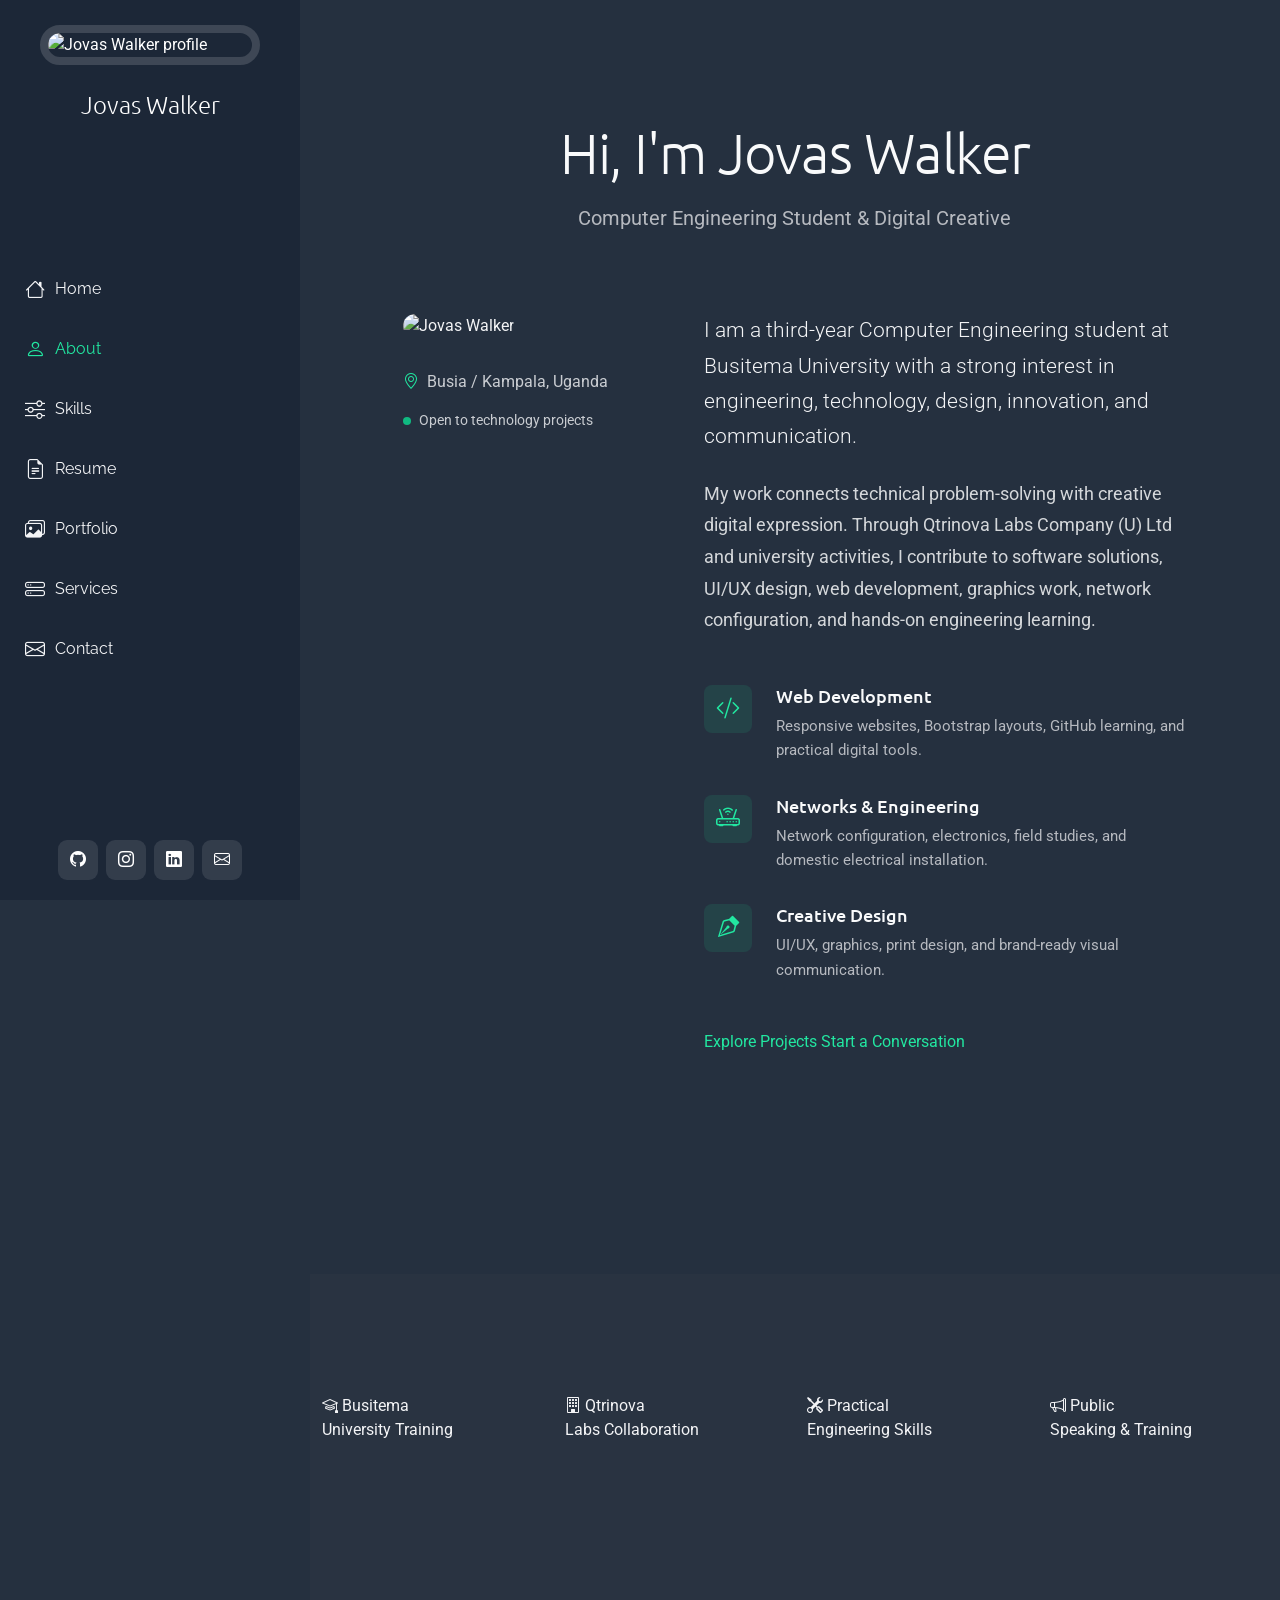
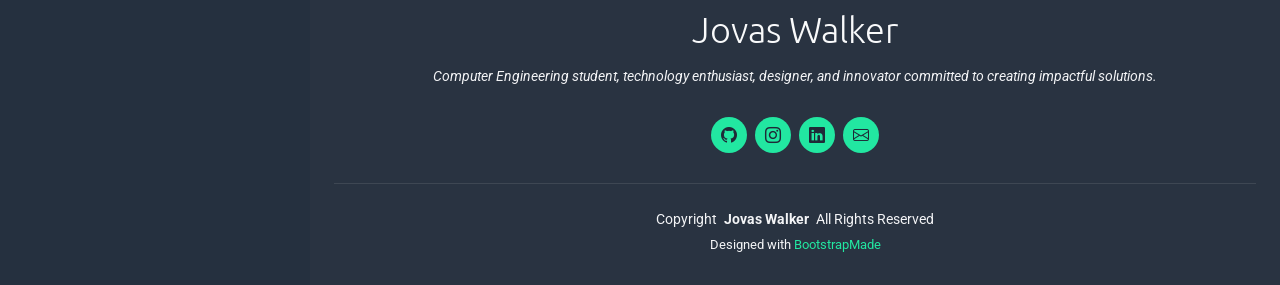
==== about.html @ 7540cbf3 "page hierarchy" ====
﻿<!DOCTYPE html>
<html lang="en">

<head>
  <meta charset="utf-8">
  <meta content="width=device-width, initial-scale=1.0" name="viewport">
  <title>About Jovas Walker</title>
  <meta name="description" content="About Jovas Walker, Computer Engineering student and digital creative.">
  <meta name="keywords" content="Jovas Walker, Computer Engineering, Web Development, UI UX Design, Graphics Design, Network Configuration, Electrical Installation, Uganda">

  <link href="assets/img/favicon.png" rel="icon">
  <link href="assets/img/apple-touch-icon.png" rel="apple-touch-icon">

  <link href="https://fonts.googleapis.com" rel="preconnect">
  <link href="https://fonts.gstatic.com" rel="preconnect" crossorigin>
  <link href="https://fonts.googleapis.com/css2?family=Roboto:ital,wght@0,100;0,300;0,400;0,500;0,700;0,900;1,100;1,300;1,400;1,500;1,700;1,900&family=Raleway:ital,wght@0,100;0,200;0,300;0,400;0,500;0,600;0,700;0,800;0,900;1,100;1,200;1,300;1,400;1,500;1,600;1,700;1,800;1,900&family=Ubuntu:ital,wght@0,300;0,400;0,500;0,700;1,300;1,400;1,500;1,700&display=swap" rel="stylesheet">

  <link href="assets/vendor/bootstrap/css/bootstrap.min.css" rel="stylesheet">
  <link href="assets/vendor/bootstrap-icons/bootstrap-icons.css" rel="stylesheet">
  <link href="assets/vendor/aos/aos.css" rel="stylesheet">
  <link href="assets/vendor/glightbox/css/glightbox.min.css" rel="stylesheet">
  <link href="assets/vendor/swiper/swiper-bundle.min.css" rel="stylesheet">
  <link href="assets/css/main.css" rel="stylesheet">
</head>

<body class="index-page">


  <header id="header" class="header dark-background d-flex flex-column justify-content-between">
    <i class="header-toggle d-xl-none bi bi-list"></i>

    <div class="header-top">
      <div class="profile-img">
        <img src="assets/img/profile/profile-square-14.webp" alt="Jovas Walker profile" class="img-fluid">
      </div>

      <a href="starter-page.html" class="logo d-flex align-items-center justify-content-center">
        <h1 class="sitename">Jovas Walker</h1>
      </a>
    </div>

    <nav id="navmenu" class="navmenu">
      <ul>
        <li><a href="starter-page.html" ><i class="bi bi-house navicon"></i>Home</a></li>
        <li><a href="about.html" class="active"><i class="bi bi-person navicon"></i> About</a></li>
        <li><a href="resume.html"><i class="bi bi-sliders navicon"></i> Skills</a></li>
        <li><a href="resume.html"><i class="bi bi-file-earmark-text navicon"></i> Resume</a></li>
        <li><a href="portfolio.html"><i class="bi bi-images navicon"></i> Portfolio</a></li>
        <li><a href="services.html"><i class="bi bi-hdd-stack navicon"></i> Services</a></li>
        <li><a href="contact.html"><i class="bi bi-envelope navicon"></i> Contact</a></li>
      </ul>
    </nav>

    <div class="social-links text-center">
      <a href="https://github.com/" class="github" aria-label="GitHub"><i class="bi bi-github"></i></a>
      <a href="https://www.instagram.com/" class="instagram" aria-label="Instagram"><i class="bi bi-instagram"></i></a>
      <a href="https://www.linkedin.com/" class="linkedin" aria-label="LinkedIn"><i class="bi bi-linkedin"></i></a>
      <a href="mailto:hanjovaswalker@gmail.com" class="email" aria-label="Email"><i class="bi bi-envelope"></i></a>
    </div>
  </header>

  
<main class="main">
<section id="about" class="about section">
      <div class="container" data-aos="fade-up" data-aos-delay="100">
        <div class="row justify-content-center">
          <div class="col-lg-10">
            <div class="intro-header text-center" data-aos="fade-up" data-aos-delay="150">
              <h1>Hi, I'm Jovas Walker</h1>
              <p class="subtitle">Computer Engineering Student &amp; Digital Creative</p>
            </div>

            <div class="main-content-wrapper">
              <div class="row align-items-start">
                <div class="col-lg-4" data-aos="fade-right" data-aos-delay="200">
                  <div class="profile-section">
                    <div class="profile-image-container">
                      <img src="assets/img/profile/profile-square-15.webp" class="img-fluid" alt="Jovas Walker">
                    </div>
                    <div class="profile-meta">
                      <div class="location">
                        <i class="bi bi-geo-alt"></i>
                        <span>Busia / Kampala, Uganda</span>
                      </div>
                      <div class="status">
                        <div class="status-indicator"></div>
                        <span>Open to technology projects</span>
                      </div>
                    </div>
                  </div>
                </div>

                <div class="col-lg-8" data-aos="fade-left" data-aos-delay="250">
                  <div class="content-area">
                    <div class="story-block">
                      <p class="lead-text">I am a third-year Computer Engineering student at Busitema University with a strong interest in engineering, technology, design, innovation, and communication.</p>
                      <p>My work connects technical problem-solving with creative digital expression. Through Qtrinova Labs Company (U) Ltd and university activities, I contribute to software solutions, UI/UX design, web development, graphics work, network configuration, and hands-on engineering learning.</p>
                    </div>

                    <div class="expertise-grid">
                      <div class="expertise-item" data-aos="zoom-in" data-aos-delay="300">
                        <div class="expertise-icon"><i class="bi bi-code-slash"></i></div>
                        <div class="expertise-content">
                          <h4>Web Development</h4>
                          <p>Responsive websites, Bootstrap layouts, GitHub learning, and practical digital tools.</p>
                        </div>
                      </div>

                      <div class="expertise-item" data-aos="zoom-in" data-aos-delay="350">
                        <div class="expertise-icon"><i class="bi bi-router"></i></div>
                        <div class="expertise-content">
                          <h4>Networks &amp; Engineering</h4>
                          <p>Network configuration, electronics, field studies, and domestic electrical installation.</p>
                        </div>
                      </div>

                      <div class="expertise-item" data-aos="zoom-in" data-aos-delay="400">
                        <div class="expertise-icon"><i class="bi bi-vector-pen"></i></div>
                        <div class="expertise-content">
                          <h4>Creative Design</h4>
                          <p>UI/UX, graphics, print design, and brand-ready visual communication.</p>
                        </div>
                      </div>
                    </div>

                    <div class="cta-section" data-aos="fade-up" data-aos-delay="450">
                      <a href="portfolio.html" class="btn-custom primary">Explore Projects</a>
                      <a href="contact.html" class="btn-custom secondary">Start a Conversation</a>
                    </div>
                  </div>
                </div>
              </div>
            </div>
          </div>
        </div>
      </div>
    </section>
<section id="stats" class="stats section light-background">
      <div class="container" data-aos="fade-up" data-aos-delay="100">
        <div class="row gy-4">
          <div class="col-lg-3 col-md-6">
            <div class="stats-item">
              <i class="bi bi-mortarboard"></i>
              <span>Busitema</span>
              <p>University Training</p>
            </div>
          </div>
          <div class="col-lg-3 col-md-6">
            <div class="stats-item">
              <i class="bi bi-building"></i>
              <span>Qtrinova</span>
              <p>Labs Collaboration</p>
            </div>
          </div>
          <div class="col-lg-3 col-md-6">
            <div class="stats-item">
              <i class="bi bi-tools"></i>
              <span>Practical</span>
              <p>Engineering Skills</p>
            </div>
          </div>
          <div class="col-lg-3 col-md-6">
            <div class="stats-item">
              <i class="bi bi-megaphone"></i>
              <span>Public</span>
              <p>Speaking &amp; Training</p>
            </div>
          </div>
        </div>
      </div>
    </section>
</main>


  <footer id="footer" class="footer light-background">
    <div class="container">
      <h3 class="sitename">Jovas Walker</h3>
      <p>Computer Engineering student, technology enthusiast, designer, and innovator committed to creating impactful solutions.</p>
      <div class="social-links d-flex justify-content-center">
        <a href="https://github.com/" aria-label="GitHub"><i class="bi bi-github"></i></a>
        <a href="https://www.instagram.com/" aria-label="Instagram"><i class="bi bi-instagram"></i></a>
        <a href="https://www.linkedin.com/" aria-label="LinkedIn"><i class="bi bi-linkedin"></i></a>
        <a href="mailto:hanjovaswalker@gmail.com" aria-label="Email"><i class="bi bi-envelope"></i></a>
      </div>
      <div class="container">
        <div class="copyright">
          <span>Copyright</span> <strong class="px-1 sitename">Jovas Walker</strong> <span>All Rights Reserved</span>
        </div>
        <div class="credits">
          Designed with <a href="https://bootstrapmade.com/">BootstrapMade</a>
        </div>
      </div>
    </div>
  </footer>

  <a href="#" id="scroll-top" class="scroll-top d-flex align-items-center justify-content-center"><i class="bi bi-arrow-up-short"></i></a>
  <div id="preloader"></div>

  <script src="assets/vendor/bootstrap/js/bootstrap.bundle.min.js"></script>
  <script src="assets/vendor/aos/aos.js"></script>
  <script src="assets/vendor/purecounter/purecounter_vanilla.js"></script>
  <script src="assets/vendor/typed.js/typed.umd.js"></script>
  <script src="assets/vendor/waypoints/noframework.waypoints.js"></script>
  <script src="assets/vendor/imagesloaded/imagesloaded.pkgd.min.js"></script>
  <script src="assets/vendor/isotope-layout/isotope.pkgd.min.js"></script>
  <script src="assets/vendor/glightbox/js/glightbox.min.js"></script>
  <script src="assets/vendor/swiper/swiper-bundle.min.js"></script>
  <script src="assets/js/main.js"></script>


</body>

</html>
---- assets/css/main.css ----
/**
* Template Name: MyPage
* Template URL: https://bootstrapmade.com/mypage-bootstrap-personal-template/
* Updated: Sep 20 2025 with Bootstrap v5.3.8
* Author: BootstrapMade.com
* License: https://bootstrapmade.com/license/
*/

/*--------------------------------------------------------------
# Font & Color Variables
# Help: https://bootstrapmade.com/color-system/
--------------------------------------------------------------*/
/* Fonts */
:root {
  --default-font: "Roboto",  system-ui, -apple-system, "Segoe UI", Roboto, "Helvetica Neue", Arial, "Noto Sans", "Liberation Sans", sans-serif, "Apple Color Emoji", "Segoe UI Emoji", "Segoe UI Symbol", "Noto Color Emoji";
  --heading-font: "Ubuntu",  sans-serif;
  --nav-font: "Raleway",  sans-serif;
}

/* Global Colors - The following color variables are used throughout the website. Updating them here will change the color scheme of the entire website */
:root { 
  --background-color: #25303f; /* Background color for the entire website, including individual sections */
  --default-color: #f3f4f6; /* Default color used for the majority of the text content across the entire website */
  --heading-color: #f9fafb; /* Color for headings, subheadings and title throughout the website */
  --accent-color: #22e7a1; /* Accent color that represents your brand on the website. It's used for buttons, links, and other elements that need to stand out */
  --surface-color: #293443; /* The surface color is used as a background of boxed elements within sections, such as cards, icon boxes, or other elements that require a visual separation from the global background. */
  --contrast-color: #1f2937; /* Contrast color for text, ensuring readability against backgrounds of accent, heading, or default colors. */
}

/* Nav Menu Colors - The following color variables are used specifically for the navigation menu. They are separate from the global colors to allow for more customization options */
:root {
  --nav-color: #f3f4f6;  /* The default color of the main navmenu links */
  --nav-hover-color: #22e7a1; /* Applied to main navmenu links when they are hovered over or active */
  --nav-mobile-background-color: #38485f; /* Used as the background color for mobile navigation menu */
  --nav-dropdown-background-color: #38485f; /* Used as the background color for dropdown items that appear when hovering over primary navigation items */
  --nav-dropdown-color: #f3f4f6; /* Used for navigation links of the dropdown items in the navigation menu. */
  --nav-dropdown-hover-color: #22e7a1; /* Similar to --nav-hover-color, this color is applied to dropdown navigation links when they are hovered over. */
}

/* Color Presets - These classes override global colors when applied to any section or element, providing reuse of the sam color scheme. */

.light-background {
  --background-color: #293341;
  --surface-color: #4b607f;
}

.dark-background {
  --background-color: #1c2737;
  --default-color: #ffffff;
  --heading-color: #ffffff;
  --surface-color: #151f2b;
  --contrast-color: #ffffff;
}

/* Smooth scroll */
:root {
  scroll-behavior: smooth;
}

/*--------------------------------------------------------------
# General Styling & Shared Classes
--------------------------------------------------------------*/
body {
  color: var(--default-color);
  background-color: var(--background-color);
  font-family: var(--default-font);
}

a {
  color: var(--accent-color);
  text-decoration: none;
  transition: 0.3s;
}

a:hover {
  color: color-mix(in srgb, var(--accent-color), transparent 25%);
  text-decoration: none;
}

h1,
h2,
h3,
h4,
h5,
h6 {
  color: var(--heading-color);
  font-family: var(--heading-font);
}

/* PHP Email Form Messages
------------------------------*/
.php-email-form .error-message {
  display: none;
  background: #df1529;
  color: #ffffff;
  text-align: left;
  padding: 15px;
  margin-bottom: 24px;
  font-weight: 600;
}

.php-email-form .sent-message {
  display: none;
  color: #ffffff;
  background: #059652;
  text-align: center;
  padding: 15px;
  margin-bottom: 24px;
  font-weight: 600;
}

.php-email-form .loading {
  display: none;
  background: var(--surface-color);
  text-align: center;
  padding: 15px;
  margin-bottom: 24px;
}

.php-email-form .loading:before {
  content: "";
  display: inline-block;
  border-radius: 50%;
  width: 24px;
  height: 24px;
  margin: 0 10px -6px 0;
  border: 3px solid var(--accent-color);
  border-top-color: var(--surface-color);
  animation: php-email-form-loading 1s linear infinite;
}

@keyframes php-email-form-loading {
  0% {
    transform: rotate(0deg);
  }

  100% {
    transform: rotate(360deg);
  }
}

/*--------------------------------------------------------------
# Global Header
--------------------------------------------------------------*/
.header {
  color: var(--default-color);
  background-color: var(--background-color);
  position: fixed;
  top: 0;
  left: 0;
  bottom: 0;
  padding: 0 15px;
  width: 300px;
  transition: all ease-in-out 0.3s;
  overflow-y: auto;
  z-index: 997;
}

.header .profile-img img {
  margin: 25px auto;
  display: block;
  border-radius: 20px;
  max-width: 220px;
  border: 8px solid color-mix(in srgb, var(--default-color), transparent 85%);
}

.header .logo {
  line-height: 1;
}

.header .logo img {
  max-height: 32px;
  margin-right: 8px;
}

.header .logo h1 {
  font-size: 24px;
  margin: 0;
  font-weight: 300;
  color: var(--heading-color);
}

.header .social-links {
  margin: 0 0 20px 0;
}

.header .social-links a {
  font-size: 16px;
  display: inline-flex;
  align-items: center;
  justify-content: center;
  background: color-mix(in srgb, var(--default-color), transparent 90%);
  color: var(--default-color);
  margin: 0 2px;
  border-radius: 9px;
  text-align: center;
  width: 40px;
  height: 40px;
  transition: 0.3s;
}

.header .social-links a:hover {
  color: var(--contrast-color);
  background: var(--accent-color);
}

@media (min-width: 1200px) {

  .header~main,
  .header~#footer {
    margin-left: 310px;
  }
}

@media (max-width: 1199px) {
  .header {
    left: -100%;
  }
}

.header.header-show {
  left: 0;
}

.header .header-toggle {
  color: var(--background-color);
  background-color: var(--accent-color);
  font-size: 22px;
  display: flex;
  align-items: center;
  justify-content: center;
  width: 40px;
  height: 40px;
  border-radius: 9px;
  cursor: pointer;
  position: fixed;
  top: 15px;
  right: 15px;
  z-index: 9999;
  transition: 0.3s;
}

.header .header-toggle:hover {
  background-color: color-mix(in srgb, var(--accent-color) 90%, black 15%);
}

/*--------------------------------------------------------------
# Navigation Menu
--------------------------------------------------------------*/
.mobile-nav-toggle {
  display: none;
}

.navmenu {
  padding: 0;
  z-index: 9997;
  flex: 1;
  display: flex;
  align-items: center;
}

.navmenu ul {
  list-style: none;
  padding: 0 0 20px 0;
  margin: 0;
  width: 100%;
}

.navmenu a,
.navmenu a:focus {
  color: var(--nav-color);
  padding: 15px 10px;
  font-family: var(--nav-font);
  font-size: 16px;
  font-weight: 400;
  display: flex;
  align-items: center;
  white-space: nowrap;
  transition: 0.3s;
  width: 100%;
}

.navmenu a .navicon,
.navmenu a:focus .navicon {
  font-size: 20px;
  margin-right: 10px;
}

.navmenu a .toggle-dropdown,
.navmenu a:focus .toggle-dropdown {
  font-size: 12px;
  line-height: 0;
  margin-left: auto;
  width: 30px;
  height: 30px;
  display: flex;
  align-items: center;
  justify-content: center;
  border-radius: 50%;
  transition: 0.3s;
  flex-shrink: 0;
  background-color: color-mix(in srgb, var(--accent-color), transparent 90%);
}

.navmenu a .toggle-dropdown:hover,
.navmenu a:focus .toggle-dropdown:hover {
  background-color: var(--accent-color);
  color: var(--contrast-color);
}

.navmenu a:hover,
.navmenu .active,
.navmenu .active:focus {
  color: var(--nav-hover-color);
}

.navmenu a:hover .navicon,
.navmenu .active .navicon,
.navmenu .active:focus .navicon {
  color: var(--accent-color);
}

.navmenu .active .toggle-dropdown,
.navmenu .active:focus .toggle-dropdown {
  background-color: var(--accent-color);
  color: var(--contrast-color);
  transform: rotate(180deg);
}

.navmenu .dropdown {
  display: block;
}

.navmenu .dropdown a,
.navmenu .dropdown a:focus {
  color: --nav-dropdown-color;
}

.navmenu .dropdown a:hover,
.navmenu .dropdown .active,
.navmenu .dropdown .active:focus {
  color: var(--nav-dropdown-hover-color);
}

.navmenu .dropdown ul {
  position: static;
  display: none;
  z-index: 99;
  padding: 5px 10px;
  margin: 5px 10px;
  background-color: var(--nav-dropdown-background-color);
  border: 1px solid color-mix(in srgb, var(--default-color), transparent 90%);
  box-shadow: none;
  transition: all 0.5s ease-in-out;
}

.navmenu .dropdown ul ul {
  background-color: rgba(33, 37, 41, 0.1);
}

.navmenu .dropdown>.dropdown-active {
  display: block;
  background-color: rgba(33, 37, 41, 0.03);
}

/*--------------------------------------------------------------
# Global Footer
--------------------------------------------------------------*/
.footer {
  color: var(--default-color);
  background-color: var(--background-color);
  font-size: 14px;
  text-align: center;
  padding: 30px 0;
  position: relative;
}

.footer h3 {
  font-size: 36px;
  font-weight: 300;
  position: relative;
  padding: 0;
  margin: 0 0 15px 0;
}

.footer p {
  font-size: 15;
  font-style: italic;
  padding: 0;
  margin: 0 0 30px 0;
}

.footer .social-links {
  margin: 0 0 30px 0;
}

.footer .social-links a {
  font-size: 16px;
  display: flex;
  align-items: center;
  justify-content: center;
  background: var(--accent-color);
  color: var(--contrast-color);
  line-height: 1;
  margin: 0 4px;
  border-radius: 50%;
  text-align: center;
  width: 36px;
  height: 36px;
  transition: 0.3s;
}

.footer .social-links a:hover {
  background: color-mix(in srgb, var(--accent-color), transparent 20%);
  text-decoration: none;
}

.footer .copyright {
  padding-top: 25px;
  border-top: 1px solid color-mix(in srgb, var(--default-color), transparent 90%);
}

.footer .credits {
  font-size: 13px;
  padding-top: 5px;
}

/*--------------------------------------------------------------
# Preloader
--------------------------------------------------------------*/
#preloader {
  position: fixed;
  inset: 0;
  z-index: 999999;
  overflow: hidden;
  background: var(--background-color);
  transition: all 0.6s ease-out;
}

#preloader:before {
  content: "";
  position: fixed;
  top: calc(50% - 30px);
  left: calc(50% - 30px);
  border: 6px solid #ffffff;
  border-color: var(--accent-color) transparent var(--accent-color) transparent;
  border-radius: 50%;
  width: 60px;
  height: 60px;
  animation: animate-preloader 1.5s linear infinite;
}

@keyframes animate-preloader {
  0% {
    transform: rotate(0deg);
  }

  100% {
    transform: rotate(360deg);
  }
}

/*--------------------------------------------------------------
# Scroll Top Button
--------------------------------------------------------------*/
.scroll-top {
  position: fixed;
  visibility: hidden;
  opacity: 0;
  right: 15px;
  bottom: -15px;
  z-index: 99999;
  background-color: var(--accent-color);
  width: 44px;
  height: 44px;
  border-radius: 50px;
  transition: all 0.4s;
}

.scroll-top i {
  font-size: 24px;
  color: var(--contrast-color);
  line-height: 0;
}

.scroll-top:hover {
  background-color: color-mix(in srgb, var(--accent-color), transparent 20%);
  color: var(--contrast-color);
}

.scroll-top.active {
  visibility: visible;
  opacity: 1;
  bottom: 15px;
}

/*--------------------------------------------------------------
# Disable aos animation delay on mobile devices
--------------------------------------------------------------*/
@media screen and (max-width: 768px) {
  [data-aos-delay] {
    transition-delay: 0 !important;
  }
}

/*--------------------------------------------------------------
# Global Page Titles & Breadcrumbs
--------------------------------------------------------------*/
.page-title {
  color: var(--default-color);
  background-color: var(--background-color);
  padding: 120px 0;
  text-align: center;
  position: relative;
}

.page-title h1 {
  font-size: 42px;
  font-weight: 300;
  margin-bottom: 10px;
}

.page-title .breadcrumbs ol {
  display: flex;
  flex-wrap: wrap;
  list-style: none;
  justify-content: center;
  padding: 0;
  margin: 0;
  font-size: 16px;
  font-weight: 300;
}

.page-title .breadcrumbs ol li+li {
  padding-left: 10px;
}

.page-title .breadcrumbs ol li+li::before {
  content: "/";
  display: inline-block;
  padding-right: 10px;
  color: color-mix(in srgb, var(--default-color), transparent 70%);
}

/*--------------------------------------------------------------
# Global Sections
--------------------------------------------------------------*/
section,
.section {
  color: var(--default-color);
  background-color: var(--background-color);
  padding: 60px 0;
  overflow: clip;
}

/*--------------------------------------------------------------
# Global Section Titles
--------------------------------------------------------------*/
.section-title {
  text-align: center;
  padding-bottom: 60px;
  position: relative;
}

.section-title h2 {
  font-size: 32px;
  font-weight: 300;
  margin-bottom: 20px;
  padding-bottom: 20px;
  position: relative;
}

.section-title h2:before {
  content: "";
  position: absolute;
  display: block;
  width: 160px;
  height: 1px;
  background: color-mix(in srgb, var(--default-color), transparent 60%);
  left: 0;
  right: 0;
  bottom: 1px;
  margin: auto;
}

.section-title h2::after {
  content: "";
  position: absolute;
  display: block;
  width: 60px;
  height: 3px;
  background: var(--accent-color);
  left: 0;
  right: 0;
  bottom: 0;
  margin: auto;
}

.section-title p {
  margin-bottom: 0;
}

/*--------------------------------------------------------------
# Hero Section
--------------------------------------------------------------*/
.hero {
  padding: 120px 0;
  min-height: 100vh;
  display: flex;
  align-items: center;
  position: relative;
  overflow: hidden;
}

.hero .container {
  position: relative;
  z-index: 2;
  padding: 80px 15px;
}

.hero .hero-content h1 {
  font-size: 3.5rem;
  font-weight: 300;
  line-height: 1.2;
  margin-bottom: 2rem;
  color: var(--heading-color);
}

.hero .hero-content h1 .accent-text {
  color: var(--accent-color);
  font-weight: 400;
  position: relative;
}

.hero .hero-content h1 .accent-text::after {
  content: "";
  position: absolute;
  bottom: -8px;
  left: 0;
  width: 100%;
  height: 2px;
  background: linear-gradient(90deg, var(--accent-color), color-mix(in srgb, var(--accent-color), transparent 50%));
}

@media (max-width: 992px) {
  .hero .hero-content h1 {
    font-size: 2.8rem;
  }
}

@media (max-width: 768px) {
  .hero .hero-content h1 {
    font-size: 2.2rem;
  }
}

.hero .hero-content .hero-description {
  font-size: 1.125rem;
  line-height: 1.8;
  color: color-mix(in srgb, var(--default-color), transparent 20%);
  margin-bottom: 3rem;
  max-width: 90%;
}

@media (max-width: 768px) {
  .hero .hero-content .hero-description {
    font-size: 1rem;
    max-width: 100%;
  }
}

.hero .hero-content .hero-actions {
  display: flex;
  gap: 1.5rem;
  margin-bottom: 4rem;
}

@media (max-width: 576px) {
  .hero .hero-content .hero-actions {
    flex-direction: column;
    gap: 1rem;
  }
}

.hero .hero-content .hero-actions .btn-primary {
  padding: 14px 32px;
  background: var(--accent-color);
  color: var(--contrast-color);
  border-radius: 6px;
  font-weight: 500;
  text-decoration: none;
  transition: all 0.3s ease;
  border: 2px solid var(--accent-color);
}

.hero .hero-content .hero-actions .btn-primary:hover {
  background: color-mix(in srgb, var(--accent-color), black 10%);
  border-color: color-mix(in srgb, var(--accent-color), black 10%);
  transform: translateY(-2px);
}

.hero .hero-content .hero-actions .btn-secondary {
  padding: 14px 32px;
  background: transparent;
  color: var(--heading-color);
  border-radius: 6px;
  font-weight: 500;
  text-decoration: none;
  transition: all 0.3s ease;
  border: 2px solid color-mix(in srgb, var(--default-color), transparent 80%);
}

.hero .hero-content .hero-actions .btn-secondary:hover {
  background: transparent;
  color: var(--accent-color);
  border-color: var(--accent-color);
  transform: translateY(-2px);
}

.hero .hero-content .hero-stats {
  display: flex;
  gap: 3rem;
}

@media (max-width: 768px) {
  .hero .hero-content .hero-stats {
    gap: 2rem;
  }
}

@media (max-width: 576px) {
  .hero .hero-content .hero-stats {
    flex-direction: column;
    gap: 1.5rem;
  }
}

.hero .hero-content .hero-stats .stat-item .stat-number {
  display: block;
  font-size: 2rem;
  font-weight: 600;
  color: var(--accent-color);
  line-height: 1;
}

.hero .hero-content .hero-stats .stat-item .stat-label {
  display: block;
  font-size: 0.875rem;
  color: color-mix(in srgb, var(--default-color), transparent 40%);
  margin-top: 0.5rem;
  font-weight: 400;
}

.hero .hero-image {
  position: relative;
}

.hero .hero-image .image-wrapper {
  position: relative;
  max-width: 500px;
  margin: 0 auto;
}

.hero .hero-image .image-wrapper .main-image {
  border-radius: 12px;
  box-shadow: 0 20px 60px color-mix(in srgb, var(--heading-color), transparent 85%);
  transition: transform 0.3s ease;
}

.hero .hero-image .image-wrapper .main-image:hover {
  transform: scale(1.02);
}

.hero .hero-image .image-wrapper .floating-card {
  position: absolute;
  background: var(--surface-color);
  padding: 1rem 1.5rem;
  border-radius: 8px;
  box-shadow: 0 10px 30px color-mix(in srgb, var(--heading-color), transparent 90%);
  display: flex;
  align-items: center;
  gap: 0.75rem;
  font-size: 0.875rem;
  font-weight: 500;
  color: var(--heading-color);
  transition: all 0.3s ease;
}

.hero .hero-image .image-wrapper .floating-card:hover {
  transform: translateY(-5px);
  box-shadow: 0 15px 40px color-mix(in srgb, var(--heading-color), transparent 85%);
}

.hero .hero-image .image-wrapper .floating-card i {
  font-size: 1.25rem;
  color: var(--accent-color);
}

.hero .hero-image .image-wrapper .floating-card.card-1 {
  top: 20%;
  left: -15%;
  z-index: 3;
}

@media (max-width: 992px) {
  .hero .hero-image .image-wrapper .floating-card.card-1 {
    left: -10%;
  }
}

@media (max-width: 768px) {
  .hero .hero-image .image-wrapper .floating-card.card-1 {
    left: 0;
    top: 10%;
  }
}

.hero .hero-image .image-wrapper .floating-card.card-2 {
  top: 60%;
  right: -15%;
  z-index: 3;
}

@media (max-width: 992px) {
  .hero .hero-image .image-wrapper .floating-card.card-2 {
    right: -10%;
  }
}

@media (max-width: 768px) {
  .hero .hero-image .image-wrapper .floating-card.card-2 {
    right: 0;
    top: 50%;
  }
}

.hero .hero-image .image-wrapper .floating-card.card-3 {
  bottom: 15%;
  left: -10%;
  z-index: 3;
}

@media (max-width: 992px) {
  .hero .hero-image .image-wrapper .floating-card.card-3 {
    left: -5%;
  }
}

@media (max-width: 768px) {
  .hero .hero-image .image-wrapper .floating-card.card-3 {
    left: 0;
    bottom: 5%;
  }
}

@media (max-width: 992px) {
  .hero .hero-content {
    text-align: center;
    margin-top: 2rem;
  }
}

/*--------------------------------------------------------------
# About Section
--------------------------------------------------------------*/
.about {
  padding-top: 120px;
  padding-bottom: 120px;
}

.about .intro-header {
  margin-bottom: 80px;
}

.about .intro-header h1 {
  font-size: 3.5rem;
  font-weight: 300;
  letter-spacing: -0.02em;
  margin-bottom: 1rem;
  color: var(--heading-color);
}

.about .intro-header .subtitle {
  font-size: 1.25rem;
  font-weight: 400;
  color: color-mix(in srgb, var(--default-color), transparent 30%);
  margin: 0;
}

.about .main-content-wrapper {
  margin-bottom: 100px;
}

.about .profile-section .profile-image-container {
  margin-bottom: 2rem;
}

.about .profile-section .profile-image-container img {
  width: 100%;
  max-width: 300px;
  aspect-ratio: 1;
  object-fit: cover;
  border-radius: 12px;
  filter: grayscale(20%);
  transition: filter 0.3s ease;
}

.about .profile-section .profile-image-container img:hover {
  filter: grayscale(0%);
}

.about .profile-section .profile-meta .location {
  display: flex;
  align-items: center;
  margin-bottom: 1rem;
  color: color-mix(in srgb, var(--default-color), transparent 20%);
}

.about .profile-section .profile-meta .location i {
  margin-right: 0.5rem;
  color: var(--accent-color);
}

.about .profile-section .profile-meta .status {
  display: flex;
  align-items: center;
  font-size: 0.9rem;
  color: color-mix(in srgb, var(--default-color), transparent 20%);
}

.about .profile-section .profile-meta .status .status-indicator {
  width: 8px;
  height: 8px;
  background-color: #10b981;
  border-radius: 50%;
  margin-right: 0.5rem;
  animation: pulse 2s infinite;
}

.about .content-area {
  padding-left: 2rem;
}

.about .content-area .story-block {
  margin-bottom: 3rem;
}

.about .content-area .story-block .lead-text {
  font-size: 1.3rem;
  line-height: 1.7;
  font-weight: 300;
  margin-bottom: 1.5rem;
  color: var(--default-color);
}

.about .content-area .story-block p {
  font-size: 1.1rem;
  line-height: 1.8;
  color: color-mix(in srgb, var(--default-color), transparent 15%);
  margin: 0;
}

.about .expertise-grid {
  margin-bottom: 3rem;
}

.about .expertise-grid .expertise-item {
  display: flex;
  align-items: flex-start;
  margin-bottom: 2rem;
}

.about .expertise-grid .expertise-item .expertise-icon {
  flex-shrink: 0;
  width: 48px;
  height: 48px;
  background-color: color-mix(in srgb, var(--accent-color), transparent 90%);
  border-radius: 8px;
  display: flex;
  align-items: center;
  justify-content: center;
  margin-right: 1.5rem;
}

.about .expertise-grid .expertise-item .expertise-icon i {
  font-size: 1.5rem;
  color: var(--accent-color);
}

.about .expertise-grid .expertise-item .expertise-content h4 {
  font-size: 1.1rem;
  font-weight: 500;
  margin-bottom: 0.5rem;
  color: var(--heading-color);
}

.about .expertise-grid .expertise-item .expertise-content p {
  font-size: 0.95rem;
  line-height: 1.6;
  color: color-mix(in srgb, var(--default-color), transparent 30%);
  margin: 0;
}

.about .philosophy-quote {
  position: relative;
  padding: 2rem 0;
}

.about .philosophy-quote .quote-mark {
  position: absolute;
  top: -10px;
  left: -20px;
  font-size: 5rem;
  font-weight: 300;
  color: color-mix(in srgb, var(--accent-color), transparent 80%);
  line-height: 1;
}

.about .philosophy-quote p {
  font-size: 1.2rem;
  line-height: 1.7;
  font-style: italic;
  font-weight: 300;
  color: var(--default-color);
  margin: 0;
  position: relative;
  z-index: 1;
}

.about .bottom-section {
  padding-top: 60px;
  border-top: 1px solid color-mix(in srgb, var(--default-color), transparent 85%);
}

.about .bottom-section .collaboration-text h3 {
  font-size: 2rem;
  font-weight: 300;
  margin-bottom: 1rem;
  color: var(--heading-color);
}

.about .bottom-section .collaboration-text p {
  font-size: 1.1rem;
  line-height: 1.7;
  color: color-mix(in srgb, var(--default-color), transparent 20%);
  margin: 0;
}

.about .bottom-section .action-buttons {
  display: flex;
  gap: 1rem;
  justify-content: flex-end;
}

.about .bottom-section .action-buttons .btn-custom {
  display: inline-flex;
  align-items: center;
  padding: 0.875rem 2rem;
  border-radius: 6px;
  font-weight: 400;
  text-decoration: none;
  transition: all 0.3s ease;
  font-size: 1rem;
}

.about .bottom-section .action-buttons .btn-custom.primary {
  background-color: var(--accent-color);
  color: var(--contrast-color);
}

.about .bottom-section .action-buttons .btn-custom.primary:hover {
  background-color: color-mix(in srgb, var(--accent-color), transparent 15%);
  transform: translateY(-1px);
}

.about .bottom-section .action-buttons .btn-custom.secondary {
  border: 1px solid color-mix(in srgb, var(--default-color), transparent 70%);
  color: var(--default-color);
}

.about .bottom-section .action-buttons .btn-custom.secondary:hover {
  border-color: var(--accent-color);
  color: var(--accent-color);
  transform: translateY(-1px);
}

@keyframes pulse {

  0%,
  100% {
    opacity: 1;
  }

  50% {
    opacity: 0.5;
  }
}

@media (max-width: 992px) {
  .about {
    padding: 80px 0;
  }

  .about .intro-header {
    margin-bottom: 60px;
  }

  .about .intro-header h1 {
    font-size: 2.8rem;
  }

  .about .main-content-wrapper {
    margin-bottom: 60px;
  }

  .about .content-area {
    padding-left: 0;
    margin-top: 2rem;
  }

  .about .bottom-section .action-buttons {
    justify-content: flex-start;
    margin-top: 1.5rem;
  }
}

@media (max-width: 768px) {
  .about .intro-header h1 {
    font-size: 2.2rem;
  }

  .about .intro-header .subtitle {
    font-size: 1.1rem;
  }

  .about .philosophy-quote .quote-mark {
    font-size: 3.5rem;
    left: -10px;
  }

  .about .philosophy-quote p {
    font-size: 1.1rem;
  }

  .about .bottom-section .collaboration-text h3 {
    font-size: 1.6rem;
  }

  .about .bottom-section .action-buttons {
    flex-direction: column;
  }

  .about .bottom-section .action-buttons .btn-custom {
    text-align: center;
    justify-content: center;
  }
}

/*--------------------------------------------------------------
# Stats Section
--------------------------------------------------------------*/
.stats {
  padding: 120px 0;
}

.stats .stats-grid {
  display: grid;
  grid-template-columns: repeat(3, 1fr);
  gap: 80px;
  margin-bottom: 120px;
  text-align: center;
}

.stats .stat-item .stat-number {
  font-family: var(--heading-font);
  font-size: 72px;
  font-weight: 300;
  color: var(--heading-color);
  line-height: 1;
  margin-bottom: 20px;
  letter-spacing: -2px;
}

.stats .stat-item .stat-number span {
  display: inline-block;
}

.stats .stat-item .stat-label {
  font-size: 16px;
  color: var(--default-color);
  opacity: 0.7;
  margin: 0;
  line-height: 1.6;
  font-weight: 400;
}

.stats .achievements-row {
  display: grid;
  grid-template-columns: repeat(3, 1fr);
  gap: 60px;
}

.stats .achievement {
  display: flex;
  align-items: flex-start;
  gap: 20px;
  padding: 40px 0;
  border-top: 1px solid color-mix(in srgb, var(--default-color), transparent 90%);
}

.stats .achievement .achievement-icon {
  flex-shrink: 0;
  width: 50px;
  height: 50px;
  display: flex;
  align-items: center;
  justify-content: center;
  background: color-mix(in srgb, var(--accent-color), transparent 95%);
  border-radius: 8px;
  margin-top: 5px;
}

.stats .achievement .achievement-icon i {
  font-size: 24px;
  color: var(--accent-color);
}

.stats .achievement .achievement-content h4 {
  font-family: var(--heading-font);
  font-size: 20px;
  font-weight: 400;
  color: var(--heading-color);
  margin-bottom: 8px;
  line-height: 1.3;
}

.stats .achievement .achievement-content p {
  font-size: 15px;
  color: var(--default-color);
  opacity: 0.7;
  margin: 0;
  line-height: 1.6;
}

@media (max-width: 992px) {
  .stats {
    padding: 80px 0;
  }

  .stats .stats-grid {
    gap: 60px;
    margin-bottom: 80px;
  }

  .stats .stat-item .stat-number {
    font-size: 56px;
  }

  .stats .achievements-row {
    gap: 40px;
  }

  .stats .achievement {
    padding: 30px 0;
  }
}

@media (max-width: 768px) {
  .stats {
    padding: 60px 0;
  }

  .stats .stats-grid {
    grid-template-columns: 1fr;
    gap: 50px;
    margin-bottom: 60px;
  }

  .stats .stat-item .stat-number {
    font-size: 48px;
  }

  .stats .stat-item .stat-label {
    font-size: 15px;
  }

  .stats .achievements-row {
    grid-template-columns: 1fr;
    gap: 30px;
  }

  .stats .achievement {
    padding: 25px 0;
    gap: 16px;
  }

  .stats .achievement .achievement-icon {
    width: 45px;
    height: 45px;
  }

  .stats .achievement .achievement-icon i {
    font-size: 20px;
  }

  .stats .achievement .achievement-content h4 {
    font-size: 18px;
  }

  .stats .achievement .achievement-content p {
    font-size: 14px;
  }
}

@media (max-width: 576px) {
  .stats .stat-item .stat-number {
    font-size: 40px;
  }

  .stats .achievement .achievement-icon {
    width: 40px;
    height: 40px;
  }

  .stats .achievement .achievement-icon i {
    font-size: 18px;
  }
}

/*--------------------------------------------------------------
# Skills Section
--------------------------------------------------------------*/
.skills {
  --section-spacing: 80px;
  --category-spacing: 60px;
  --skill-spacing: 24px;
  --progress-height: 2px;
  --border-light: color-mix(in srgb, var(--default-color), transparent 92%);
  --text-light: color-mix(in srgb, var(--default-color), transparent 35%);
  --surface-soft: color-mix(in srgb, var(--surface-color), var(--accent-color) 1%);
}

.skills .intro-content {
  margin-bottom: var(--section-spacing);
}

.skills .intro-content .lead-text {
  font-size: 22px;
  line-height: 1.8;
  color: var(--text-light);
  font-weight: 300;
  margin: 0;
  font-family: var(--heading-font);
}

.skills .skills-container {
  padding-right: 40px;
}

.skills .skills-container .skill-category {
  margin-bottom: var(--category-spacing);
}

.skills .skills-container .skill-category:last-child {
  margin-bottom: 0;
}

.skills .skills-container .skill-category .category-header {
  margin-bottom: 32px;
  padding-bottom: 20px;
  border-bottom: 1px solid var(--border-light);
}

.skills .skills-container .skill-category .category-header .category-title {
  font-size: 24px;
  font-weight: 300;
  color: var(--heading-color);
  margin-bottom: 8px;
  font-family: var(--heading-font);
}

.skills .skills-container .skill-category .category-header .category-subtitle {
  font-size: 16px;
  color: var(--text-light);
  margin: 0;
  font-weight: 300;
}

.skills .skills-container .skill-category .skills-list .skill-row {
  margin-bottom: var(--skill-spacing);
}

.skills .skills-container .skill-category .skills-list .skill-row:last-child {
  margin-bottom: 0;
}

.skills .skills-container .skill-category .skills-list .skill-row .skill-info {
  display: flex;
  justify-content: space-between;
  align-items: center;
  margin-bottom: 12px;
}

.skills .skills-container .skill-category .skills-list .skill-row .skill-info .skill-name {
  font-size: 18px;
  color: var(--default-color);
  font-weight: 300;
}

.skills .skills-container .skill-category .skills-list .skill-row .skill-info .skill-percentage {
  font-size: 14px;
  color: var(--accent-color);
  font-weight: 500;
  font-family: var(--default-font);
}

.skills .skills-container .skill-category .skills-list .skill-row .progress {
  height: var(--progress-height);
  background: var(--border-light);
  border-radius: 1px;
  overflow: hidden;
}

.skills .skills-container .skill-category .skills-list .skill-row .progress .progress-bar {
  width: 0%;
  height: 100%;
  background: var(--accent-color);
  border-radius: 1px;
  transition: width 1.5s cubic-bezier(0.4, 0, 0.2, 1);
}

.skills .skills-sidebar {
  padding-left: 40px;
}

.skills .skills-sidebar .expertise-highlight {
  background: var(--surface-soft);
  padding: 40px 32px;
  border-radius: 8px;
  text-align: center;
  margin-bottom: 40px;
  border: 1px solid var(--border-light);
}

.skills .skills-sidebar .expertise-highlight .highlight-icon {
  margin-bottom: 24px;
}

.skills .skills-sidebar .expertise-highlight .highlight-icon i {
  font-size: 48px;
  color: var(--accent-color);
}

.skills .skills-sidebar .expertise-highlight .highlight-title {
  font-size: 20px;
  font-weight: 300;
  color: var(--heading-color);
  margin-bottom: 20px;
  font-family: var(--heading-font);
}

.skills .skills-sidebar .expertise-highlight .experience-number {
  display: flex;
  align-items: baseline;
  justify-content: center;
  gap: 8px;
  margin-bottom: 20px;
}

.skills .skills-sidebar .expertise-highlight .experience-number .purecounter {
  font-size: 56px;
  font-weight: 200;
  color: var(--accent-color);
  line-height: 1;
  font-family: var(--heading-font);
}

.skills .skills-sidebar .expertise-highlight .experience-number .experience-label {
  font-size: 18px;
  color: var(--text-light);
  font-weight: 300;
}

.skills .skills-sidebar .expertise-highlight .highlight-description {
  font-size: 16px;
  line-height: 1.7;
  color: var(--text-light);
  margin: 0;
}

.skills .skills-sidebar .technologies-section {
  margin-bottom: 40px;
}

.skills .skills-sidebar .technologies-section .tech-title {
  font-size: 18px;
  font-weight: 400;
  color: var(--heading-color);
  margin-bottom: 24px;
  font-family: var(--heading-font);
}

.skills .skills-sidebar .technologies-section .tech-stack {
  display: grid;
  grid-template-columns: 1fr 1fr;
  gap: 16px;
}

.skills .skills-sidebar .technologies-section .tech-stack .tech-item {
  display: flex;
  align-items: center;
  gap: 12px;
  padding: 16px;
  background: var(--surface-color);
  border: 1px solid var(--border-light);
  border-radius: 6px;
  transition: all 0.3s ease;
}

.skills .skills-sidebar .technologies-section .tech-stack .tech-item:hover {
  border-color: color-mix(in srgb, var(--accent-color), transparent 60%);
  background: color-mix(in srgb, var(--surface-color), var(--accent-color) 2%);
}

.skills .skills-sidebar .technologies-section .tech-stack .tech-item i {
  font-size: 20px;
  color: var(--accent-color);
}

.skills .skills-sidebar .technologies-section .tech-stack .tech-item span {
  font-size: 14px;
  color: var(--default-color);
  font-weight: 400;
}

.skills .skills-sidebar .achievements-section .achievements-title {
  font-size: 18px;
  font-weight: 400;
  color: var(--heading-color);
  margin-bottom: 24px;
  font-family: var(--heading-font);
}

.skills .skills-sidebar .achievements-section .achievement-list .achievement-item {
  display: flex;
  align-items: flex-start;
  gap: 16px;
  padding: 16px 0;
  border-bottom: 1px solid var(--border-light);
}

.skills .skills-sidebar .achievements-section .achievement-list .achievement-item:last-child {
  border-bottom: none;
  padding-bottom: 0;
}

.skills .skills-sidebar .achievements-section .achievement-list .achievement-item .achievement-date {
  font-size: 12px;
  color: var(--accent-color);
  font-weight: 500;
  text-transform: uppercase;
  letter-spacing: 0.5px;
  min-width: 40px;
  margin-top: 2px;
}

.skills .skills-sidebar .achievements-section .achievement-list .achievement-item .achievement-text {
  font-size: 15px;
  color: var(--default-color);
  line-height: 1.5;
  font-weight: 300;
}

@media (max-width: 992px) {
  .skills .skills-container {
    padding-right: 0;
    margin-bottom: 60px;
  }

  .skills .skills-sidebar {
    padding-left: 0;
  }

  .skills .skills-sidebar .expertise-highlight {
    margin-bottom: 32px;
  }

  .skills .skills-sidebar .technologies-section {
    margin-bottom: 32px;
  }

  .skills .skills-sidebar .technologies-section .tech-stack {
    grid-template-columns: 1fr;
  }
}

@media (max-width: 768px) {
  .skills {
    --section-spacing: 60px;
    --category-spacing: 40px;
  }

  .skills .intro-content .lead-text {
    font-size: 20px;
  }

  .skills .skills-container .skill-category .category-header .category-title {
    font-size: 22px;
  }

  .skills .skills-container .skill-category .skills-list .skill-row .skill-info .skill-name {
    font-size: 16px;
  }

  .skills .skills-sidebar .expertise-highlight {
    padding: 32px 24px;
  }

  .skills .skills-sidebar .expertise-highlight .experience-number .purecounter {
    font-size: 48px;
  }

  .skills .skills-sidebar .technologies-section .tech-stack .tech-item {
    padding: 12px;
  }

  .skills .skills-sidebar .technologies-section .tech-stack .tech-item span {
    font-size: 13px;
  }
}

/*--------------------------------------------------------------
# Resume Section
--------------------------------------------------------------*/
.resume .section-intro {
  margin-bottom: 3rem;
}

.resume .section-intro .icon-wrapper {
  width: 60px;
  height: 60px;
  background: color-mix(in srgb, var(--accent-color), transparent 90%);
  border-radius: 50%;
  display: flex;
  align-items: center;
  justify-content: center;
  margin-bottom: 1.5rem;
}

.resume .section-intro .icon-wrapper i {
  font-size: 1.5rem;
  color: var(--accent-color);
}

.resume .section-intro h2 {
  font-size: 2rem;
  font-weight: 300;
  color: var(--heading-color);
  margin-bottom: 1rem;
  letter-spacing: -0.02em;
}

.resume .section-intro p {
  font-size: 1.1rem;
  line-height: 1.7;
  color: color-mix(in srgb, var(--default-color), transparent 40%);
  margin: 0;
}

.resume .professional-journey .experience-timeline {
  position: relative;
  padding-left: 2rem;
}

.resume .professional-journey .experience-timeline::before {
  content: "";
  position: absolute;
  left: 0;
  top: 0;
  bottom: 0;
  width: 1px;
  background: color-mix(in srgb, var(--accent-color), transparent 80%);
}

.resume .professional-journey .experience-timeline .timeline-item {
  position: relative;
  margin-bottom: 3rem;
}

.resume .professional-journey .experience-timeline .timeline-item:last-child {
  margin-bottom: 0;
}

.resume .professional-journey .experience-timeline .timeline-item .timeline-dot {
  position: absolute;
  left: -2.3rem;
  top: 0.5rem;
  width: 12px;
  height: 12px;
  background: var(--accent-color);
  border-radius: 50%;
  border: 3px solid var(--background-color);
  box-shadow: 0 0 0 3px color-mix(in srgb, var(--accent-color), transparent 80%);
}

.resume .professional-journey .experience-timeline .timeline-item .timeline-content .position-meta {
  margin-bottom: 0.5rem;
}

.resume .professional-journey .experience-timeline .timeline-item .timeline-content .position-meta .timeline-year {
  font-size: 0.9rem;
  color: var(--accent-color);
  font-weight: 500;
  letter-spacing: 0.05em;
  text-transform: uppercase;
}

.resume .professional-journey .experience-timeline .timeline-item .timeline-content h3 {
  font-size: 1.3rem;
  font-weight: 400;
  color: var(--heading-color);
  margin-bottom: 0.25rem;
  letter-spacing: -0.01em;
}

.resume .professional-journey .experience-timeline .timeline-item .timeline-content h4 {
  font-size: 1rem;
  color: color-mix(in srgb, var(--default-color), transparent 30%);
  font-weight: 500;
  margin-bottom: 1rem;
}

.resume .professional-journey .experience-timeline .timeline-item .timeline-content p {
  font-size: 1rem;
  line-height: 1.6;
  color: color-mix(in srgb, var(--default-color), transparent 30%);
  margin-bottom: 1.5rem;
}

.resume .professional-journey .experience-timeline .timeline-item .timeline-content .key-achievements {
  display: flex;
  flex-wrap: wrap;
  gap: 0.5rem;
}

.resume .professional-journey .experience-timeline .timeline-item .timeline-content .key-achievements .achievement-tag {
  background: var(--surface-color);
  color: color-mix(in srgb, var(--default-color), transparent 20%);
  padding: 0.4rem 0.8rem;
  border-radius: 20px;
  font-size: 0.85rem;
  font-weight: 500;
  border: 1px solid color-mix(in srgb, var(--default-color), transparent 90%);
}

.resume .education-skills .education-grid .education-card {
  background: var(--surface-color);
  border-radius: 12px;
  padding: 2rem;
  margin-bottom: 1.5rem;
  transition: all 0.3s ease;
  border: 1px solid color-mix(in srgb, var(--default-color), transparent 95%);
}

.resume .education-skills .education-grid .education-card.primary {
  border-color: color-mix(in srgb, var(--accent-color), transparent 80%);
  position: relative;
}

.resume .education-skills .education-grid .education-card.primary::before {
  content: "";
  position: absolute;
  top: 0;
  left: 0;
  right: 0;
  height: 3px;
  background: linear-gradient(90deg, var(--accent-color), color-mix(in srgb, var(--accent-color), transparent 50%));
  border-radius: 12px 12px 0 0;
}

.resume .education-skills .education-grid .education-card:hover {
  transform: translateY(-2px);
  box-shadow: 0 10px 40px color-mix(in srgb, var(--default-color), transparent 90%);
}

.resume .education-skills .education-grid .education-card .education-header {
  display: flex;
  align-items: flex-start;
  gap: 1rem;
  margin-bottom: 1.5rem;
}

.resume .education-skills .education-grid .education-card .education-header .degree-icon {
  width: 40px;
  height: 40px;
  background: color-mix(in srgb, var(--accent-color), transparent 90%);
  border-radius: 8px;
  display: flex;
  align-items: center;
  justify-content: center;
  flex-shrink: 0;
}

.resume .education-skills .education-grid .education-card .education-header .degree-icon i {
  font-size: 1.1rem;
  color: var(--accent-color);
}

.resume .education-skills .education-grid .education-card .education-header .degree-info {
  flex: 1;
}

.resume .education-skills .education-grid .education-card .education-header .degree-info h3 {
  font-size: 1.2rem;
  font-weight: 400;
  color: var(--heading-color);
  margin-bottom: 0.25rem;
  letter-spacing: -0.01em;
}

.resume .education-skills .education-grid .education-card .education-header .degree-info .institution {
  font-size: 1rem;
  color: color-mix(in srgb, var(--default-color), transparent 30%);
  margin-bottom: 0.5rem;
  font-weight: 500;
}

.resume .education-skills .education-grid .education-card .education-header .degree-info .graduation-year {
  font-size: 0.9rem;
  color: var(--accent-color);
  font-weight: 500;
  letter-spacing: 0.02em;
}

.resume .education-skills .education-grid .education-card .education-details p {
  font-size: 0.95rem;
  line-height: 1.6;
  color: color-mix(in srgb, var(--default-color), transparent 35%);
  margin-bottom: 1rem;
}

.resume .education-skills .education-grid .education-card .education-details .honors .honor-badge {
  background: color-mix(in srgb, var(--accent-color), transparent 90%);
  color: var(--accent-color);
  padding: 0.3rem 0.8rem;
  border-radius: 15px;
  font-size: 0.8rem;
  font-weight: 600;
  letter-spacing: 0.02em;
}

.resume .education-skills .education-grid .certification-section {
  margin-top: 2rem;
}

.resume .education-skills .education-grid .certification-section h4 {
  font-size: 1.1rem;
  font-weight: 400;
  color: var(--heading-color);
  margin-bottom: 1.5rem;
  letter-spacing: -0.01em;
}

.resume .education-skills .education-grid .certification-section .certifications .cert-item {
  display: flex;
  align-items: center;
  gap: 0.8rem;
  padding: 1rem 0;
  border-bottom: 1px solid color-mix(in srgb, var(--default-color), transparent 95%);
}

.resume .education-skills .education-grid .certification-section .certifications .cert-item:last-child {
  border-bottom: none;
}

.resume .education-skills .education-grid .certification-section .certifications .cert-item i {
  color: var(--accent-color);
  font-size: 1.1rem;
  flex-shrink: 0;
}

.resume .education-skills .education-grid .certification-section .certifications .cert-item .cert-details {
  display: flex;
  flex-direction: column;
  gap: 0.2rem;
}

.resume .education-skills .education-grid .certification-section .certifications .cert-item .cert-details .cert-name {
  font-size: 0.95rem;
  font-weight: 500;
  color: var(--heading-color);
}

.resume .education-skills .education-grid .certification-section .certifications .cert-item .cert-details .cert-provider {
  font-size: 0.85rem;
  color: color-mix(in srgb, var(--default-color), transparent 40%);
}

@media (max-width: 992px) {
  .resume .row {
    gap: 3rem 0;
  }

  .resume .section-intro {
    margin-bottom: 2rem;
  }

  .resume .section-intro h2 {
    font-size: 1.8rem;
  }

  .resume .section-intro p {
    font-size: 1rem;
  }

  .resume .professional-journey {
    margin-bottom: 2rem;
  }
}

@media (max-width: 768px) {
  .resume .section-intro .icon-wrapper {
    width: 50px;
    height: 50px;
  }

  .resume .section-intro .icon-wrapper i {
    font-size: 1.3rem;
  }

  .resume .section-intro h2 {
    font-size: 1.6rem;
  }

  .resume .professional-journey .experience-timeline {
    padding-left: 1.5rem;
  }

  .resume .professional-journey .experience-timeline .timeline-item .timeline-dot {
    left: -1.8rem;
  }

  .resume .education-skills .education-grid .education-card {
    padding: 1.5rem;
  }

  .resume .education-skills .education-grid .education-card .education-header .degree-icon {
    width: 35px;
    height: 35px;
  }

  .resume .education-skills .education-grid .education-card .education-header .degree-icon i {
    font-size: 1rem;
  }
}

@media (max-width: 576px) {
  .resume .section-intro .icon-wrapper {
    width: 45px;
    height: 45px;
    margin-bottom: 1rem;
  }

  .resume .section-intro .icon-wrapper i {
    font-size: 1.2rem;
  }

  .resume .section-intro h2 {
    font-size: 1.4rem;
  }

  .resume .professional-journey .experience-timeline .timeline-item .timeline-content .key-achievements .achievement-tag {
    font-size: 0.8rem;
    padding: 0.3rem 0.6rem;
  }

  .resume .education-skills .education-grid .education-card {
    padding: 1.2rem;
  }

  .resume .education-skills .education-grid .education-card .education-header {
    flex-direction: column;
    text-align: center;
    gap: 0.8rem;
  }

  .resume .education-skills .education-grid .certification-section .certifications .cert-item {
    padding: 0.8rem 0;
  }
}

/*--------------------------------------------------------------
# Portfolio Section
--------------------------------------------------------------*/
.portfolio .filters-wrapper {
  margin-bottom: 40px;
  text-align: center;
}

.portfolio .portfolio-filters {
  padding: 0;
  margin: 0;
  list-style: none;
  display: inline-flex;
  gap: 40px;
  position: relative;
}

@media (max-width: 768px) {
  .portfolio .portfolio-filters {
    flex-wrap: wrap;
    gap: 20px;
    justify-content: center;
  }
}

.portfolio .portfolio-filters li {
  cursor: pointer;
  font-size: 16px;
  font-weight: 300;
  color: color-mix(in srgb, var(--default-color), transparent 40%);
  transition: all 0.4s ease;
  position: relative;
  padding: 12px 0;
  font-family: var(--heading-font);
}

.portfolio .portfolio-filters li::after {
  content: "";
  position: absolute;
  bottom: 0;
  left: 50%;
  transform: translateX(-50%);
  width: 0;
  height: 1px;
  background: var(--accent-color);
  transition: width 0.4s ease;
}

.portfolio .portfolio-filters li:hover {
  color: var(--heading-color);
}

.portfolio .portfolio-filters li.filter-active {
  color: var(--heading-color);
}

.portfolio .portfolio-filters li.filter-active::after {
  width: 100%;
}

.portfolio .portfolio-container {
  position: relative;
}

.portfolio .portfolio-card {
  background: transparent;
  border: none;
  transition: all 0.4s ease;
  height: 100%;
  display: flex;
  flex-direction: column;
}

.portfolio .portfolio-card:hover {
  transform: translateY(-8px);
}

.portfolio .portfolio-image {
  position: relative;
  overflow: hidden;
  border-radius: 8px;
  margin-bottom: 32px;
  flex-shrink: 0;
}

.portfolio .portfolio-image img {
  width: 100%;
  height: 300px;
  object-fit: cover;
  transition: all 0.6s ease;
}

@media (max-width: 768px) {
  .portfolio .portfolio-image img {
    height: 250px;
  }
}

.portfolio .portfolio-image .portfolio-overlay {
  position: absolute;
  top: 0;
  left: 0;
  right: 0;
  bottom: 0;
  background: rgba(0, 0, 0, 0.7);
  opacity: 0;
  transition: all 0.4s ease;
  display: flex;
  align-items: center;
  justify-content: center;
}

.portfolio .portfolio-image .portfolio-actions {
  display: flex;
  gap: 16px;
  transform: translateY(20px);
  transition: all 0.4s ease;
}

.portfolio .portfolio-image .action-btn {
  width: 48px;
  height: 48px;
  border-radius: 50%;
  background: var(--surface-color);
  color: var(--heading-color);
  display: flex;
  align-items: center;
  justify-content: center;
  text-decoration: none;
  transition: all 0.3s ease;
  font-size: 18px;
}

.portfolio .portfolio-image .action-btn:hover {
  background: var(--accent-color);
  color: var(--contrast-color);
  transform: scale(1.1);
}

.portfolio .portfolio-image:hover .portfolio-overlay {
  opacity: 1;
}

.portfolio .portfolio-image:hover .portfolio-actions {
  transform: translateY(0);
}

.portfolio .portfolio-image:hover img {
  transform: scale(1.05);
}

.portfolio .portfolio-content {
  flex-grow: 1;
  display: flex;
  flex-direction: column;
}

.portfolio .portfolio-meta {
  display: flex;
  justify-content: space-between;
  align-items: center;
  margin-bottom: 12px;
  font-size: 14px;
  font-weight: 400;
}

.portfolio .portfolio-meta .portfolio-category {
  color: var(--accent-color);
  font-family: var(--heading-font);
}

.portfolio .portfolio-meta .portfolio-year {
  color: color-mix(in srgb, var(--default-color), transparent 50%);
}

.portfolio .portfolio-title {
  font-size: 24px;
  font-weight: 300;
  color: var(--heading-color);
  margin-bottom: 16px;
  font-family: var(--heading-font);
  line-height: 1.3;
}

@media (max-width: 768px) {
  .portfolio .portfolio-title {
    font-size: 20px;
  }
}

.portfolio .portfolio-description {
  color: color-mix(in srgb, var(--default-color), transparent 30%);
  font-size: 15px;
  line-height: 1.6;
  margin: 0;
  flex-grow: 1;
}

.portfolio .isotope-container .portfolio-item:nth-child(1) .portfolio-image img,
.portfolio .isotope-container .portfolio-item:nth-child(2) .portfolio-image img {
  height: 350px;
}

@media (max-width: 768px) {

  .portfolio .isotope-container .portfolio-item:nth-child(1) .portfolio-image img,
  .portfolio .isotope-container .portfolio-item:nth-child(2) .portfolio-image img {
    height: 280px;
  }
}

.portfolio .isotope-container .portfolio-item:nth-child(4) .portfolio-image img {
  height: 280px;
}

@media (max-width: 768px) {
  .portfolio .isotope-container .portfolio-item:nth-child(4) .portfolio-image img {
    height: 250px;
  }
}

@media (max-width: 992px) {
  .portfolio {
    padding: 80px 0;
  }

  .portfolio .filters-wrapper {
    margin-bottom: 60px;
  }
}

@media (max-width: 768px) {
  .portfolio {
    padding: 60px 0;
  }

  .portfolio .filters-wrapper {
    margin-bottom: 40px;
  }

  .portfolio .portfolio-card:hover {
    transform: none;
  }
}

/*--------------------------------------------------------------
# Services Section
--------------------------------------------------------------*/
.services {
  padding: 120px 0;
}

.services .service-item {
  padding: 60px 40px;
  height: 100%;
  border-radius: 8px;
  transition: all 0.4s ease;
  position: relative;
}

.services .service-item:hover {
  transform: translateY(-8px);
  box-shadow: 0 20px 60px color-mix(in srgb, var(--default-color), transparent 90%);
}

@media (max-width: 768px) {
  .services .service-item {
    padding: 40px 30px;
  }
}

.services .service-icon {
  width: 80px;
  height: 80px;
  background: color-mix(in srgb, var(--accent-color), transparent 90%);
  border-radius: 50%;
  display: flex;
  align-items: center;
  justify-content: center;
  margin-bottom: 40px;
  transition: all 0.4s ease;
}

.services .service-icon i {
  font-size: 32px;
  color: var(--accent-color);
  transition: all 0.4s ease;
}

@media (max-width: 768px) {
  .services .service-icon {
    width: 60px;
    height: 60px;
    margin-bottom: 30px;
  }

  .services .service-icon i {
    font-size: 24px;
  }
}

.services .service-content h3 {
  font-size: 28px;
  font-weight: 300;
  margin-bottom: 20px;
  line-height: 1.3;
}

.services .service-content h3 a {
  color: var(--heading-color);
  text-decoration: none;
  transition: all 0.3s ease;
}

.services .service-content h3 a:hover {
  color: var(--accent-color);
}

@media (max-width: 768px) {
  .services .service-content h3 {
    font-size: 24px;
    margin-bottom: 16px;
  }
}

.services .service-content p {
  font-size: 16px;
  line-height: 1.7;
  color: color-mix(in srgb, var(--default-color), transparent 20%);
  margin-bottom: 30px;
}

@media (max-width: 768px) {
  .services .service-content p {
    font-size: 15px;
    margin-bottom: 24px;
  }
}

.services .read-more {
  display: inline-flex;
  align-items: center;
  gap: 8px;
  color: var(--accent-color);
  text-decoration: none;
  font-weight: 500;
  font-size: 14px;
  letter-spacing: 0.5px;
  text-transform: uppercase;
  transition: all 0.3s ease;
}

.services .read-more i {
  font-size: 14px;
  transition: all 0.3s ease;
}

.services .read-more:hover {
  color: var(--heading-color);
  transform: translateX(4px);
}

.services .read-more:hover i {
  transform: translateX(4px);
}

.services .service-item:hover .service-icon {
  background: var(--accent-color);
}

.services .service-item:hover .service-icon i {
  color: var(--contrast-color);
  transform: scale(1.1);
}

@media (max-width: 992px) {
  .services .row {
    gap: 40px !important;
  }
}

@media (max-width: 768px) {
  .services .row {
    gap: 30px !important;
  }
}

/*--------------------------------------------------------------
# Testimonials Section
--------------------------------------------------------------*/
.testimonials .testimonials-slider {
  max-width: 900px;
  margin: 0 auto;
  position: relative;
}

.testimonials .swiper-wrapper {
  height: auto !important;
}

.testimonials .testimonial-slide {
  padding: 3.5rem 3rem;
  text-align: center;
  position: relative;
  min-height: 400px;
  border-radius: 25px;
  background: linear-gradient(135deg, var(--surface-color), color-mix(in srgb, var(--accent-color), transparent 97%));
  border: 1px solid color-mix(in srgb, var(--default-color), transparent 90%);
  border-top: 4px solid var(--accent-color);
}

.testimonials .testimonial-header {
  display: flex;
  justify-content: space-between;
  align-items: center;
  margin-bottom: 2rem;
}

.testimonials .stars-rating {
  display: flex;
  gap: 0.5rem;
}

.testimonials .stars-rating i {
  color: #ffc107;
  font-size: 1.25rem;
}

.testimonials .quote-icon {
  width: 60px;
  height: 60px;
  background: linear-gradient(135deg, var(--accent-color), color-mix(in srgb, var(--accent-color), var(--heading-color) 20%));
  border-radius: 50%;
  display: flex;
  align-items: center;
  justify-content: center;
  box-shadow: 0 8px 25px color-mix(in srgb, var(--accent-color), transparent 70%);
}

.testimonials .quote-icon i {
  color: var(--contrast-color);
  font-size: 1.5rem;
}

.testimonials .testimonial-body {
  margin: 2.5rem 0;
}

.testimonials .testimonial-body p {
  font-size: 1.25rem;
  line-height: 1.8;
  font-style: italic;
  color: var(--heading-color);
  margin: 0;
  position: relative;
}

.testimonials .testimonial-footer {
  margin-top: 2.5rem;
}

.testimonials .author-info {
  display: flex;
  align-items: center;
  justify-content: center;
  gap: 1.5rem;
}

.testimonials .author-avatar {
  width: 80px;
  height: 80px;
  border-radius: 50%;
  object-fit: cover;
  border: 4px solid var(--accent-color);
  box-shadow: 0 8px 25px color-mix(in srgb, var(--accent-color), transparent 70%);
}

.testimonials .author-details {
  text-align: left;
}

.testimonials .author-details h4 {
  font-size: 1.375rem;
  margin-bottom: 0.5rem;
  color: var(--heading-color);
}

.testimonials .author-details .role {
  display: block;
  font-size: 1rem;
  color: var(--accent-color);
  font-weight: 600;
  margin-bottom: 0.25rem;
}

.testimonials .author-details .company {
  display: block;
  font-size: 0.9375rem;
  color: color-mix(in srgb, var(--heading-color), transparent 40%);
}

.testimonials .swiper-navigation-wrapper {
  display: flex;
  align-items: center;
  justify-content: center;
  gap: 2rem;
  margin-top: 3rem;
}

.testimonials .swiper-pagination {
  position: static !important;
  margin: 0;
}

.testimonials .swiper-pagination .swiper-pagination-bullet {
  width: 12px;
  height: 12px;
  background: color-mix(in srgb, var(--default-color), transparent 70%);
  opacity: 1;
  transition: all 0.3s ease;
}

.testimonials .swiper-pagination .swiper-pagination-bullet.swiper-pagination-bullet-active {
  background: var(--accent-color);
  transform: scale(1.2);
}

.testimonials .swiper-button-prev,
.testimonials .swiper-button-next {
  position: static !important;
  width: 50px;
  height: 50px;
  margin: 0;
  flex-shrink: 0;
  border-radius: 50%;
  background: var(--accent-color);
  transition: all 0.3s ease;
}

.testimonials .swiper-button-prev:after,
.testimonials .swiper-button-next:after {
  font-size: 1.25rem;
  color: var(--contrast-color);
  font-weight: bold;
}

.testimonials .swiper-button-prev:hover,
.testimonials .swiper-button-next:hover {
  transform: translateY(-2px);
}

@media (max-width: 991.98px) {
  .testimonials .testimonial-slide {
    padding: 2.5rem 2rem;
    min-height: 350px;
  }

  .testimonials .testimonial-body p {
    font-size: 1.125rem;
  }

  .testimonials .author-avatar {
    width: 70px;
    height: 70px;
  }

  .testimonials .author-details h4 {
    font-size: 1.25rem;
  }

  .testimonials .quote-icon {
    width: 50px;
    height: 50px;
  }

  .testimonials .quote-icon i {
    font-size: 1.25rem;
  }

  .testimonials .swiper-button-prev,
  .testimonials .swiper-button-next {
    width: 45px;
    height: 45px;
  }

  .testimonials .swiper-button-prev:after,
  .testimonials .swiper-button-next:after {
    font-size: 1.125rem;
  }
}

@media (max-width: 767.98px) {
  .testimonials .testimonial-slide {
    padding: 2rem 1.5rem;
    min-height: 300px;
  }

  .testimonials .testimonial-header {
    flex-direction: column;
    gap: 1.5rem;
    margin-bottom: 1.5rem;
  }

  .testimonials .testimonial-body {
    margin: 2rem 0;
  }

  .testimonials .testimonial-body p {
    font-size: 1rem;
    line-height: 1.6;
  }

  .testimonials .author-info {
    flex-direction: column;
    gap: 1rem;
    text-align: center;
  }

  .testimonials .author-details {
    text-align: center;
  }

  .testimonials .author-details h4 {
    font-size: 1.125rem;
  }

  .testimonials .author-details .role {
    font-size: 0.9375rem;
  }

  .testimonials .author-details .company {
    font-size: 0.875rem;
  }

  .testimonials .swiper-navigation-wrapper {
    gap: 1.5rem;
    margin-top: 2rem;
  }

  .testimonials .swiper-pagination .swiper-pagination-bullet {
    width: 10px;
    height: 10px;
  }

  .testimonials .swiper-button-prev,
  .testimonials .swiper-button-next {
    width: 40px;
    height: 40px;
  }

  .testimonials .swiper-button-prev:after,
  .testimonials .swiper-button-next:after {
    font-size: 1rem;
  }
}

/*--------------------------------------------------------------
# Contact Section
--------------------------------------------------------------*/
.contact {
  padding: 120px 0 100px;
}

.contact .info-item {
  margin-bottom: 80px;
}

.contact .info-item .info-icon {
  width: 64px;
  height: 64px;
  border-radius: 50%;
  background: color-mix(in srgb, var(--accent-color), transparent 90%);
  display: flex;
  align-items: center;
  justify-content: center;
  margin-bottom: 32px;
}

.contact .info-item .info-icon i {
  font-size: 24px;
  color: var(--accent-color);
}

.contact .info-item .info-content h4 {
  font-size: 24px;
  font-weight: 400;
  margin-bottom: 16px;
  color: var(--heading-color);
  letter-spacing: -0.3px;
}

.contact .info-item .info-content p {
  font-size: 16px;
  line-height: 1.7;
  color: color-mix(in srgb, var(--default-color), transparent 25%);
  margin: 0;
}

.contact .contact-details .detail-item {
  display: flex;
  align-items: flex-start;
  gap: 20px;
  margin-bottom: 48px;
}

.contact .contact-details .detail-item:last-child {
  margin-bottom: 0;
}

.contact .contact-details .detail-item .detail-icon {
  width: 40px;
  height: 40px;
  flex-shrink: 0;
  display: flex;
  align-items: center;
  justify-content: center;
}

.contact .contact-details .detail-item .detail-icon i {
  font-size: 18px;
  color: var(--accent-color);
}

.contact .contact-details .detail-item .detail-content {
  flex: 1;
}

.contact .contact-details .detail-item .detail-content .detail-label {
  display: block;
  font-size: 13px;
  font-weight: 500;
  color: color-mix(in srgb, var(--default-color), transparent 40%);
  text-transform: uppercase;
  letter-spacing: 0.8px;
  margin-bottom: 6px;
}

.contact .contact-details .detail-item .detail-content .detail-value {
  display: block;
  font-size: 16px;
  color: var(--default-color);
  line-height: 1.6;
}

.contact .form-header {
  margin-bottom: 48px;
}

.contact .form-header h3 {
  font-size: 32px;
  font-weight: 300;
  color: var(--heading-color);
  margin: 0;
  letter-spacing: -0.4px;
}

.contact .form-wrapper .form-group {
  margin-bottom: 32px;
}

.contact .form-wrapper .form-group label {
  display: block;
  font-size: 14px;
  font-weight: 500;
  color: var(--heading-color);
  margin-bottom: 12px;
  letter-spacing: 0.2px;
}

.contact .form-wrapper .form-group input,
.contact .form-wrapper .form-group select,
.contact .form-wrapper .form-group textarea {
  width: 100%;
  border: 1px solid color-mix(in srgb, var(--default-color), transparent 85%);
  border-radius: 8px;
  padding: 16px 20px;
  font-size: 15px;
  color: var(--default-color);
  background-color: var(--surface-color);
  transition: all 0.3s ease;
  font-family: inherit;
}

.contact .form-wrapper .form-group input:focus,
.contact .form-wrapper .form-group select:focus,
.contact .form-wrapper .form-group textarea:focus {
  outline: none;
  border-color: var(--accent-color);
  box-shadow: 0 0 0 3px color-mix(in srgb, var(--accent-color), transparent 90%);
}

.contact .form-wrapper .form-group input::placeholder,
.contact .form-wrapper .form-group select::placeholder,
.contact .form-wrapper .form-group textarea::placeholder {
  color: color-mix(in srgb, var(--default-color), transparent 60%);
}

.contact .form-wrapper .form-group select {
  cursor: pointer;
}

.contact .form-wrapper .form-group select option {
  padding: 10px;
}

.contact .form-wrapper .form-group textarea {
  resize: vertical;
  min-height: 120px;
  line-height: 1.6;
}

.contact .form-wrapper .submit-btn {
  background: var(--accent-color);
  color: var(--contrast-color);
  border: none;
  border-radius: 8px;
  padding: 18px 36px;
  font-size: 15px;
  font-weight: 500;
  display: inline-flex;
  align-items: center;
  gap: 12px;
  cursor: pointer;
  transition: all 0.3s ease;
  letter-spacing: 0.3px;
}

.contact .form-wrapper .submit-btn i {
  font-size: 16px;
  transition: transform 0.3s ease;
}

.contact .form-wrapper .submit-btn:hover {
  background: color-mix(in srgb, var(--accent-color), transparent 10%);
  transform: translateY(-2px);
  box-shadow: 0 8px 25px color-mix(in srgb, var(--accent-color), transparent 70%);
}

.contact .form-wrapper .submit-btn:hover i {
  transform: translateX(4px);
}

@media (max-width: 768px) {
  .contact {
    padding: 80px 0 60px;
  }

  .contact .info-item {
    margin-bottom: 50px;
  }

  .contact .info-item .info-icon {
    width: 56px;
    height: 56px;
    margin-bottom: 24px;
  }

  .contact .info-item .info-icon i {
    font-size: 20px;
  }

  .contact .info-item .info-content h4 {
    font-size: 20px;
    margin-bottom: 12px;
  }

  .contact .contact-details .detail-item {
    margin-bottom: 32px;
  }

  .contact .form-header {
    margin-bottom: 32px;
  }

  .contact .form-header h3 {
    font-size: 24px;
  }

  .contact .modern-form .form-group {
    margin-bottom: 24px;
  }
}

/*--------------------------------------------------------------
# Portfolio Details Section
--------------------------------------------------------------*/
.portfolio-details {
  --section-spacing: 5rem;
  --content-spacing: 3rem;
  font-family: var(--default-font);
}

.portfolio-details .hero-section {
  margin-bottom: var(--section-spacing);
}

.portfolio-details .hero-section .project-header .project-meta {
  display: flex;
  gap: 1.5rem;
  margin-bottom: 1.25rem;
}

.portfolio-details .hero-section .project-header .project-meta .category,
.portfolio-details .hero-section .project-header .project-meta .year {
  font-size: 0.8rem;
  font-weight: 500;
  text-transform: uppercase;
  letter-spacing: 0.1em;
  color: color-mix(in srgb, var(--accent-color), transparent 20%);
  padding: 0.35rem 0.8rem;
  background-color: color-mix(in srgb, var(--accent-color), transparent 90%);
  border-radius: 3px;
}

.portfolio-details .hero-section .project-header .project-title {
  font-size: 3.5rem;
  font-weight: 300;
  line-height: 1.1;
  margin-bottom: 1.5rem;
  color: var(--heading-color);
  letter-spacing: -0.02em;
  font-family: var(--heading-font);
}

.portfolio-details .hero-section .project-header .project-summary {
  font-size: 1.2rem;
  line-height: 1.7;
  color: color-mix(in srgb, var(--default-color), transparent 25%);
  margin-bottom: 2rem;
  max-width: 500px;
}

.portfolio-details .hero-section .project-header .project-tags {
  display: flex;
  flex-wrap: wrap;
  gap: 0.8rem;
}

.portfolio-details .hero-section .project-header .project-tags .tag {
  font-size: 0.85rem;
  padding: 0.4rem 1rem;
  background-color: transparent;
  border: 1px solid color-mix(in srgb, var(--default-color), transparent 80%);
  border-radius: 20px;
  color: var(--default-color);
  transition: all 0.3s ease;
}

.portfolio-details .hero-section .project-header .project-tags .tag:hover {
  border-color: var(--accent-color);
  color: var(--accent-color);
}

.portfolio-details .hero-section .hero-image img {
  border-radius: 6px;
  width: 100%;
  height: 400px;
  object-fit: cover;
}

.portfolio-details .visual-showcase {
  margin-bottom: var(--section-spacing);
}

.portfolio-details .visual-showcase .showcase-gallery {
  display: grid;
  grid-template-columns: 2fr 1fr;
  grid-template-rows: repeat(2, 1fr);
  gap: 1rem;
  height: 500px;
}

.portfolio-details .visual-showcase .showcase-gallery .gallery-item {
  border-radius: 6px;
  overflow: hidden;
  position: relative;
  cursor: pointer;
  transition: transform 0.4s ease;
}

.portfolio-details .visual-showcase .showcase-gallery .gallery-item.large {
  grid-row: span 2;
}

.portfolio-details .visual-showcase .showcase-gallery .gallery-item img {
  width: 100%;
  height: 100%;
  object-fit: cover;
  transition: transform 0.5s ease;
}

.portfolio-details .visual-showcase .showcase-gallery .gallery-item:hover {
  transform: translateY(-3px);
}

.portfolio-details .visual-showcase .showcase-gallery .gallery-item:hover img {
  transform: scale(1.02);
}

.portfolio-details .content-section {
  margin-bottom: var(--section-spacing);
}

.portfolio-details .content-section .main-content h2 {
  font-size: 2.5rem;
  font-weight: 300;
  margin-bottom: 2rem;
  color: var(--heading-color);
  font-family: var(--heading-font);
  letter-spacing: -0.01em;
}

.portfolio-details .content-section .main-content p {
  font-size: 1.1rem;
  line-height: 1.8;
  color: color-mix(in srgb, var(--default-color), transparent 15%);
  margin-bottom: 1.5rem;
}

.portfolio-details .content-section .main-content p:last-child {
  margin-bottom: 0;
}

.portfolio-details .content-section .project-specs .spec-item {
  margin-bottom: 2rem;
}

.portfolio-details .content-section .project-specs .spec-item:last-child {
  margin-bottom: 0;
}

.portfolio-details .content-section .project-specs .spec-item h5 {
  font-size: 0.85rem;
  font-weight: 600;
  text-transform: uppercase;
  letter-spacing: 0.05em;
  color: color-mix(in srgb, var(--default-color), transparent 50%);
  margin-bottom: 0.5rem;
}

.portfolio-details .content-section .project-specs .spec-item p {
  font-size: 1.1rem;
  color: var(--heading-color);
  margin-bottom: 0;
  font-weight: 400;
}

.portfolio-details .process-timeline {
  margin-bottom: var(--section-spacing);
}

.portfolio-details .process-timeline .timeline-header {
  text-align: center;
  margin-bottom: 4rem;
}

.portfolio-details .process-timeline .timeline-header h2 {
  font-size: 2.75rem;
  font-weight: 300;
  color: var(--heading-color);
  font-family: var(--heading-font);
  letter-spacing: -0.01em;
  margin-bottom: 0;
}

.portfolio-details .process-timeline .timeline-steps {
  max-width: 800px;
  margin: 0 auto;
}

.portfolio-details .process-timeline .timeline-steps .timeline-item {
  display: flex;
  align-items: flex-start;
  margin-bottom: 3rem;
}

.portfolio-details .process-timeline .timeline-steps .timeline-item:last-child {
  margin-bottom: 0;
}

.portfolio-details .process-timeline .timeline-steps .timeline-item .step-marker {
  flex-shrink: 0;
  width: 60px;
  height: 60px;
  border-radius: 50%;
  background-color: color-mix(in srgb, var(--accent-color), transparent 90%);
  display: flex;
  align-items: center;
  justify-content: center;
  margin-right: 2rem;
  position: relative;
}

.portfolio-details .process-timeline .timeline-steps .timeline-item .step-marker::after {
  content: "";
  position: absolute;
  top: 100%;
  left: 50%;
  width: 2px;
  height: 3rem;
  background-color: color-mix(in srgb, var(--default-color), transparent 85%);
  transform: translateX(-50%);
}

.portfolio-details .process-timeline .timeline-steps .timeline-item .step-marker .step-number {
  font-size: 1.1rem;
  font-weight: 500;
  color: var(--accent-color);
}

.portfolio-details .process-timeline .timeline-steps .timeline-item:last-child .step-marker::after {
  display: none;
}

.portfolio-details .process-timeline .timeline-steps .timeline-item .step-content {
  flex: 1;
  padding-top: 0.5rem;
}

.portfolio-details .process-timeline .timeline-steps .timeline-item .step-content h4 {
  font-size: 1.4rem;
  font-weight: 400;
  margin-bottom: 0.8rem;
  color: var(--heading-color);
}

.portfolio-details .process-timeline .timeline-steps .timeline-item .step-content p {
  font-size: 1rem;
  line-height: 1.7;
  color: color-mix(in srgb, var(--default-color), transparent 25%);
  margin-bottom: 0;
}

.portfolio-details .tools-section {
  margin-bottom: var(--section-spacing);
}

.portfolio-details .tools-section h2 {
  font-size: 2.5rem;
  font-weight: 300;
  margin-bottom: 1.5rem;
  color: var(--heading-color);
  font-family: var(--heading-font);
  letter-spacing: -0.01em;
}

.portfolio-details .tools-section p {
  font-size: 1.1rem;
  line-height: 1.8;
  color: color-mix(in srgb, var(--default-color), transparent 25%);
}

.portfolio-details .tools-section .tools-grid .tool-category {
  margin-bottom: 2.5rem;
}

.portfolio-details .tools-section .tools-grid .tool-category:last-child {
  margin-bottom: 0;
}

.portfolio-details .tools-section .tools-grid .tool-category h5 {
  font-size: 1rem;
  font-weight: 600;
  margin-bottom: 1rem;
  color: var(--heading-color);
}

.portfolio-details .tools-section .tools-grid .tool-category .tool-list {
  display: flex;
  flex-wrap: wrap;
  gap: 0.6rem;
}

.portfolio-details .tools-section .tools-grid .tool-category .tool-list .tool-item {
  font-size: 0.9rem;
  padding: 0.5rem 1rem;
  background-color: color-mix(in srgb, var(--surface-color), transparent 30%);
  border: 1px solid color-mix(in srgb, var(--default-color), transparent 88%);
  border-radius: 4px;
  color: var(--default-color);
  transition: all 0.3s ease;
}

.portfolio-details .tools-section .tools-grid .tool-category .tool-list .tool-item:hover {
  background-color: var(--accent-color);
  border-color: var(--accent-color);
  color: var(--contrast-color);
  transform: translateY(-1px);
}

.portfolio-details .impact-metrics {
  background-color: color-mix(in srgb, var(--surface-color), transparent 50%);
  padding: 4rem 3rem;
  border-radius: 8px;
  margin-bottom: var(--section-spacing);
}

.portfolio-details .impact-metrics .metrics-container {
  text-align: center;
}

.portfolio-details .impact-metrics .metrics-container .metrics-header {
  margin-bottom: 3rem;
}

.portfolio-details .impact-metrics .metrics-container .metrics-header h2 {
  font-size: 2.5rem;
  font-weight: 300;
  color: var(--heading-color);
  font-family: var(--heading-font);
  letter-spacing: -0.01em;
  margin-bottom: 1rem;
}

.portfolio-details .impact-metrics .metrics-container .metrics-header p {
  font-size: 1.1rem;
  line-height: 1.7;
  color: color-mix(in srgb, var(--default-color), transparent 30%);
  max-width: 600px;
  margin: 0 auto;
}

.portfolio-details .impact-metrics .metrics-container .metrics-grid {
  display: grid;
  grid-template-columns: repeat(auto-fit, minmax(200px, 1fr));
  gap: 2.5rem;
}

.portfolio-details .impact-metrics .metrics-container .metrics-grid .metric-card .metric-value {
  font-size: 3.5rem;
  font-weight: 200;
  color: var(--accent-color);
  margin-bottom: 0.5rem;
  line-height: 1;
  font-family: var(--heading-font);
}

.portfolio-details .impact-metrics .metrics-container .metrics-grid .metric-card .metric-label {
  font-size: 1rem;
  color: color-mix(in srgb, var(--default-color), transparent 30%);
  line-height: 1.4;
}

.portfolio-details .additional-gallery {
  margin-bottom: var(--section-spacing);
}

.portfolio-details .additional-gallery .gallery-slider {
  padding-bottom: 3rem;
}

.portfolio-details .additional-gallery .gallery-slider .swiper-wrapper {
  height: auto !important;
}

.portfolio-details .additional-gallery .gallery-slider .swiper-slide img {
  width: 100%;
  height: 300px;
  object-fit: cover;
  border-radius: 6px;
  cursor: pointer;
  transition: transform 0.3s ease;
}

.portfolio-details .additional-gallery .gallery-slider .swiper-slide:hover img {
  transform: scale(1.02);
}

.portfolio-details .additional-gallery .gallery-slider .swiper-pagination {
  bottom: 0;
}

.portfolio-details .additional-gallery .gallery-slider .swiper-pagination .swiper-pagination-bullet {
  width: 10px;
  height: 10px;
  background-color: color-mix(in srgb, var(--default-color), transparent 70%);
  opacity: 1;
  transition: all 0.3s ease;
}

.portfolio-details .additional-gallery .gallery-slider .swiper-pagination .swiper-pagination-bullet.swiper-pagination-bullet-active {
  background-color: var(--accent-color);
  transform: scale(1.2);
}

.portfolio-details .project-nav {
  border-top: 1px solid color-mix(in srgb, var(--default-color), transparent 90%);
  padding-top: 3rem;
}

.portfolio-details .project-nav .nav-wrapper {
  display: flex;
  justify-content: space-between;
  align-items: center;
}

.portfolio-details .project-nav .nav-wrapper .nav-link {
  display: flex;
  flex-direction: column;
  text-decoration: none;
  transition: all 0.3s ease;
  color: var(--heading-color);
}

.portfolio-details .project-nav .nav-wrapper .nav-link.prev-project .nav-content .nav-direction,
.portfolio-details .project-nav .nav-wrapper .nav-link.next-project .nav-content .nav-direction {
  font-size: 0.85rem;
  color: color-mix(in srgb, var(--default-color), transparent 50%);
  margin-bottom: 0.3rem;
  display: block;
}

.portfolio-details .project-nav .nav-wrapper .nav-link.prev-project .nav-content .nav-title,
.portfolio-details .project-nav .nav-wrapper .nav-link.next-project .nav-content .nav-title {
  font-size: 1.1rem;
  font-weight: 400;
}

.portfolio-details .project-nav .nav-wrapper .nav-link.prev-project:hover,
.portfolio-details .project-nav .nav-wrapper .nav-link.next-project:hover {
  color: var(--accent-color);
  transform: translateY(-2px);
}

.portfolio-details .project-nav .nav-wrapper .nav-link.next-project {
  text-align: right;
}

.portfolio-details .project-nav .nav-wrapper .nav-link.all-projects {
  flex-direction: row;
  align-items: center;
  gap: 0.5rem;
  padding: 0.8rem 1.5rem;
  border: 1px solid color-mix(in srgb, var(--default-color), transparent 85%);
  border-radius: 4px;
  font-weight: 400;
  transition: all 0.3s ease;
}

.portfolio-details .project-nav .nav-wrapper .nav-link.all-projects i {
  font-size: 1rem;
}

.portfolio-details .project-nav .nav-wrapper .nav-link.all-projects:hover {
  background-color: var(--accent-color);
  border-color: var(--accent-color);
  color: var(--contrast-color);
  transform: translateY(-2px);
}

@media (max-width: 1200px) {
  .portfolio-details .visual-showcase .showcase-gallery {
    grid-template-columns: 1fr;
    height: auto;
  }

  .portfolio-details .visual-showcase .showcase-gallery .gallery-item {
    height: 300px;
  }

  .portfolio-details .visual-showcase .showcase-gallery .gallery-item.large {
    grid-row: span 1;
  }
}

@media (max-width: 992px) {
  .portfolio-details .hero-section .project-header .project-title {
    font-size: 2.8rem;
  }

  .portfolio-details .hero-section .hero-image {
    margin-top: 2rem;
  }

  .portfolio-details .content-section .project-specs {
    margin-top: 3rem;
  }

  .portfolio-details .process-timeline .timeline-steps .timeline-item .step-marker {
    margin-right: 1.5rem;
  }

  .portfolio-details .impact-metrics .metrics-container .metrics-grid {
    grid-template-columns: repeat(2, 1fr);
    gap: 2rem;
  }
}

@media (max-width: 768px) {
  .portfolio-details {
    --section-spacing: 3.5rem;
  }

  .portfolio-details .hero-section .project-header .project-meta {
    flex-direction: column;
    gap: 0.8rem;
    align-items: flex-start;
  }

  .portfolio-details .hero-section .project-header .project-title {
    font-size: 2.2rem;
  }

  .portfolio-details .hero-section .project-header .project-summary {
    font-size: 1.1rem;
  }

  .portfolio-details .process-timeline .timeline-steps .timeline-item {
    flex-direction: column;
    text-align: center;
  }

  .portfolio-details .process-timeline .timeline-steps .timeline-item .step-marker {
    margin-right: 0;
    margin-bottom: 1rem;
  }

  .portfolio-details .process-timeline .timeline-steps .timeline-item .step-marker::after {
    display: none;
  }

  .portfolio-details .impact-metrics {
    padding: 3rem 2rem;
  }

  .portfolio-details .impact-metrics .metrics-container .metrics-grid {
    grid-template-columns: 1fr;
    gap: 2rem;
  }

  .portfolio-details .project-nav .nav-wrapper {
    flex-direction: column;
    gap: 2rem;
    text-align: center;
  }

  .portfolio-details .project-nav .nav-wrapper .nav-link.prev-project,
  .portfolio-details .project-nav .nav-wrapper .nav-link.next-project {
    text-align: center;
  }

  .portfolio-details .project-nav .nav-wrapper .nav-link.all-projects {
    order: -1;
  }
}

@media (max-width: 576px) {
  .portfolio-details .impact-metrics {
    margin-left: -15px;
    margin-right: -15px;
    border-radius: 0;
  }
}

/*--------------------------------------------------------------
# Service Details Section
--------------------------------------------------------------*/
.service-details .service-content .service-hero {
  margin-bottom: 4rem;
}

.service-details .service-content .service-hero h2 {
  font-size: 2.5rem;
  font-weight: 300;
  margin-bottom: 1.5rem;
  line-height: 1.2;
}

@media (max-width: 768px) {
  .service-details .service-content .service-hero h2 {
    font-size: 2rem;
  }
}

.service-details .service-content .service-hero .lead {
  font-size: 1.2rem;
  line-height: 1.7;
  color: color-mix(in srgb, var(--default-color), transparent 20%);
  margin-bottom: 0;
}

.service-details .service-content .service-image {
  margin-bottom: 4rem;
}

.service-details .service-content .service-image img {
  border-radius: 8px;
  box-shadow: 0 10px 40px color-mix(in srgb, var(--default-color), transparent 90%);
}

.service-details .service-content .service-description {
  margin-bottom: 4rem;
}

.service-details .service-content .service-description h3 {
  font-size: 1.8rem;
  font-weight: 300;
  margin-bottom: 1.5rem;
}

.service-details .service-content .service-description>p {
  font-size: 1.1rem;
  line-height: 1.8;
  margin-bottom: 3rem;
  color: color-mix(in srgb, var(--default-color), transparent 15%);
}

.service-details .service-content .service-description .features-list {
  display: grid;
  gap: 2rem;
}

.service-details .service-content .service-description .features-list .feature-item {
  display: flex;
  align-items: flex-start;
  gap: 1.5rem;
}

.service-details .service-content .service-description .features-list .feature-item i {
  font-size: 1.5rem;
  color: var(--accent-color);
  margin-top: 0.25rem;
  flex-shrink: 0;
}

.service-details .service-content .service-description .features-list .feature-item h4 {
  font-size: 1.2rem;
  font-weight: 400;
  margin-bottom: 0.5rem;
}

.service-details .service-content .service-description .features-list .feature-item p {
  margin-bottom: 0;
  line-height: 1.6;
  color: color-mix(in srgb, var(--default-color), transparent 25%);
}

.service-details .service-content .process-section h3 {
  font-size: 1.8rem;
  font-weight: 300;
  margin-bottom: 3rem;
}

.service-details .service-content .process-section .process-steps {
  display: grid;
  gap: 2.5rem;
}

.service-details .service-content .process-section .process-steps .step {
  display: flex;
  align-items: flex-start;
  gap: 2rem;
}

.service-details .service-content .process-section .process-steps .step .step-number {
  font-size: 2rem;
  font-weight: 200;
  color: var(--accent-color);
  line-height: 1;
  flex-shrink: 0;
  width: 3rem;
}

.service-details .service-content .process-section .process-steps .step h4 {
  font-size: 1.3rem;
  font-weight: 400;
  margin-bottom: 0.75rem;
}

.service-details .service-content .process-section .process-steps .step p {
  margin-bottom: 0;
  line-height: 1.7;
  color: color-mix(in srgb, var(--default-color), transparent 25%);
}

.service-details .service-sidebar {
  position: sticky;
  top: 2rem;
}

.service-details .service-sidebar>div {
  background-color: var(--surface-color);
  padding: 2rem;
  border-radius: 8px;
  margin-bottom: 2rem;
  box-shadow: 0 5px 20px color-mix(in srgb, var(--default-color), transparent 95%);
}

.service-details .service-sidebar>div:last-child {
  margin-bottom: 0;
}

.service-details .service-sidebar .service-info h4 {
  font-size: 1.3rem;
  font-weight: 400;
  margin-bottom: 1.5rem;
}

.service-details .service-sidebar .service-info .info-list {
  list-style: none;
  padding: 0;
  margin: 0;
}

.service-details .service-sidebar .service-info .info-list li {
  padding: 0.75rem 0;
  border-bottom: 1px solid color-mix(in srgb, var(--default-color), transparent 90%);
  font-size: 0.95rem;
}

.service-details .service-sidebar .service-info .info-list li:last-child {
  border-bottom: none;
  padding-bottom: 0;
}

.service-details .service-sidebar .service-info .info-list li strong {
  color: var(--heading-color);
  font-weight: 500;
}

.service-details .service-sidebar .testimonial-block {
  text-align: center;
}

.service-details .service-sidebar .testimonial-block .quote-icon {
  margin-bottom: 1.5rem;
}

.service-details .service-sidebar .testimonial-block .quote-icon i {
  font-size: 2.5rem;
  color: var(--accent-color);
  opacity: 0.6;
}

.service-details .service-sidebar .testimonial-block blockquote {
  font-style: italic;
  font-size: 1.05rem;
  line-height: 1.7;
  margin-bottom: 2rem;
  color: color-mix(in srgb, var(--default-color), transparent 15%);
}

.service-details .service-sidebar .testimonial-block .testimonial-author {
  display: flex;
  align-items: center;
  gap: 1rem;
  justify-content: center;
}

.service-details .service-sidebar .testimonial-block .testimonial-author .author-image {
  width: 50px;
  height: 50px;
  border-radius: 50%;
  object-fit: cover;
}

.service-details .service-sidebar .testimonial-block .testimonial-author .author-info {
  text-align: left;
}

.service-details .service-sidebar .testimonial-block .testimonial-author .author-info h5 {
  font-size: 1rem;
  font-weight: 500;
  margin-bottom: 0.25rem;
}

.service-details .service-sidebar .testimonial-block .testimonial-author .author-info span {
  font-size: 0.9rem;
  color: color-mix(in srgb, var(--default-color), transparent 40%);
}

.service-details .service-sidebar .cta-block {
  text-align: center;
}

.service-details .service-sidebar .cta-block h4 {
  font-size: 1.3rem;
  font-weight: 400;
  margin-bottom: 1rem;
}

.service-details .service-sidebar .cta-block p {
  margin-bottom: 2rem;
  line-height: 1.6;
  color: color-mix(in srgb, var(--default-color), transparent 25%);
}

.service-details .service-sidebar .cta-block .btn {
  padding: 0.8rem 2rem;
  border-radius: 6px;
  font-weight: 400;
  text-decoration: none;
  display: inline-block;
  margin: 0 0.5rem 1rem;
  transition: all 0.3s ease;
}

.service-details .service-sidebar .cta-block .btn.btn-primary {
  background-color: var(--accent-color);
  color: var(--contrast-color);
  border: 1px solid var(--accent-color);
}

.service-details .service-sidebar .cta-block .btn.btn-primary:hover {
  background-color: color-mix(in srgb, var(--accent-color), black 10%);
  transform: translateY(-2px);
}

.service-details .service-sidebar .cta-block .btn.btn-outline {
  background-color: transparent;
  color: var(--accent-color);
  border: 1px solid var(--accent-color);
}

.service-details .service-sidebar .cta-block .btn.btn-outline:hover {
  background-color: var(--accent-color);
  color: var(--contrast-color);
  transform: translateY(-2px);
}

@media (max-width: 992px) {
  .service-details .service-sidebar {
    position: static;
    margin-top: 3rem;
  }
}

/*--------------------------------------------------------------
# Starter Section Section
--------------------------------------------------------------*/
.starter-section {
  /* Add your styles here */

.contact-item a{
  text-decoration:none;
  color:inherit;
  transition:0.3s;
}

.contact-item a:hover{
  color:#0d6efd;
}
}
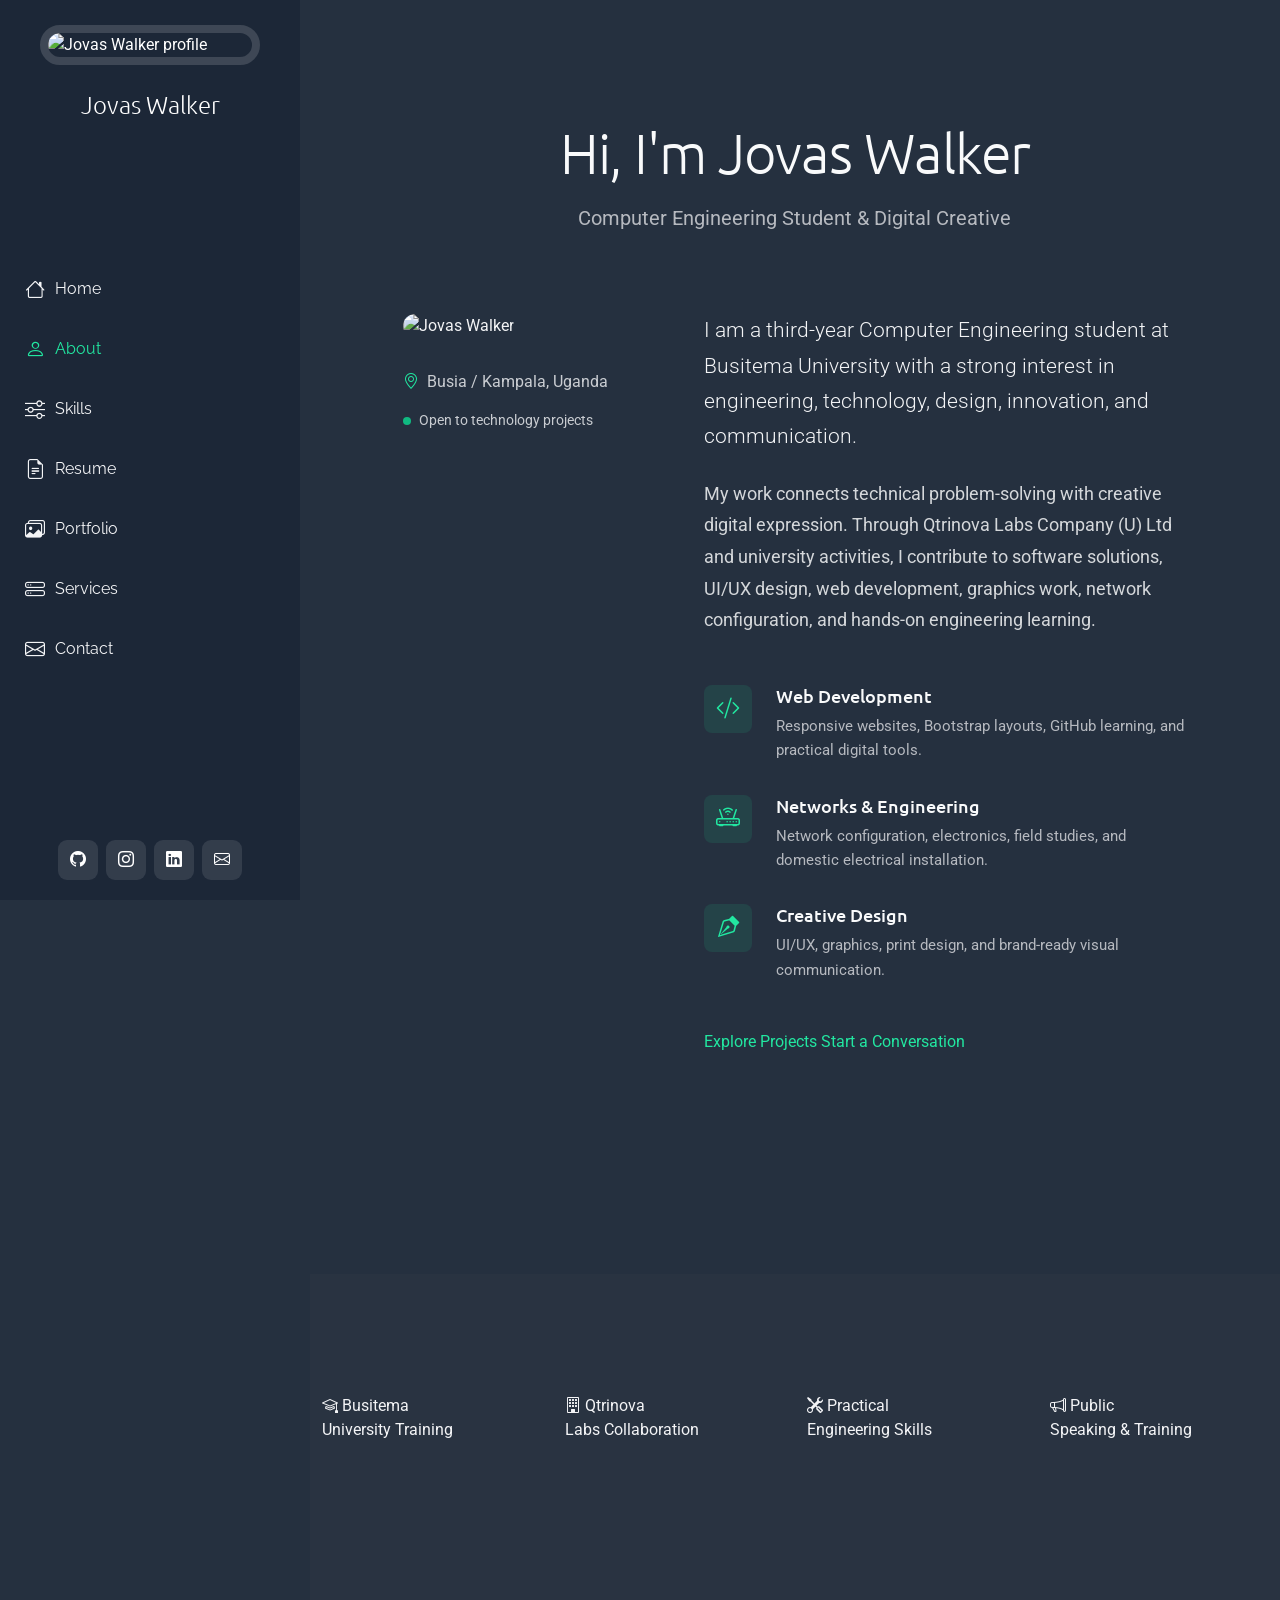
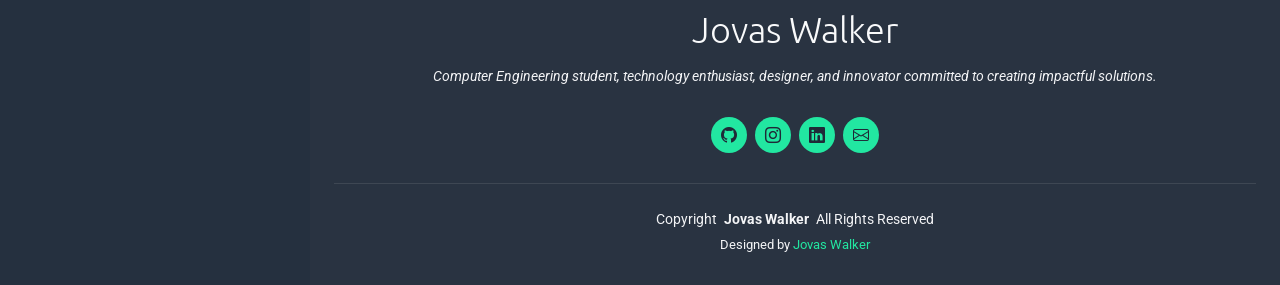
==== commit 9a07532e: "updates" ====
--- a/about.html
+++ b/about.html
@@ -187,7 +187,7 @@
           <span>Copyright</span> <strong class="px-1 sitename">Jovas Walker</strong> <span>All Rights Reserved</span>
         </div>
         <div class="credits">
-          Designed with <a href="https://bootstrapmade.com/">BootstrapMade</a>
+          Designed by <a href="https://github.com/JovasWalker/">Jovas Walker</a>
         </div>
       </div>
     </div>
--- a/assets/css/main.css
+++ b/assets/css/main.css
@@ -2871,6 +2871,16 @@
     margin-bottom: 24px;
   }
 }
+.contact .detail-value a {
+  color: inherit;
+  text-decoration: none;
+  transition: 0.3s ease;
+}
+
+.contact .detail-value a:hover {
+  color: var(--accent-color);
+}
+
 
 /*--------------------------------------------------------------
 # Portfolio Details Section
